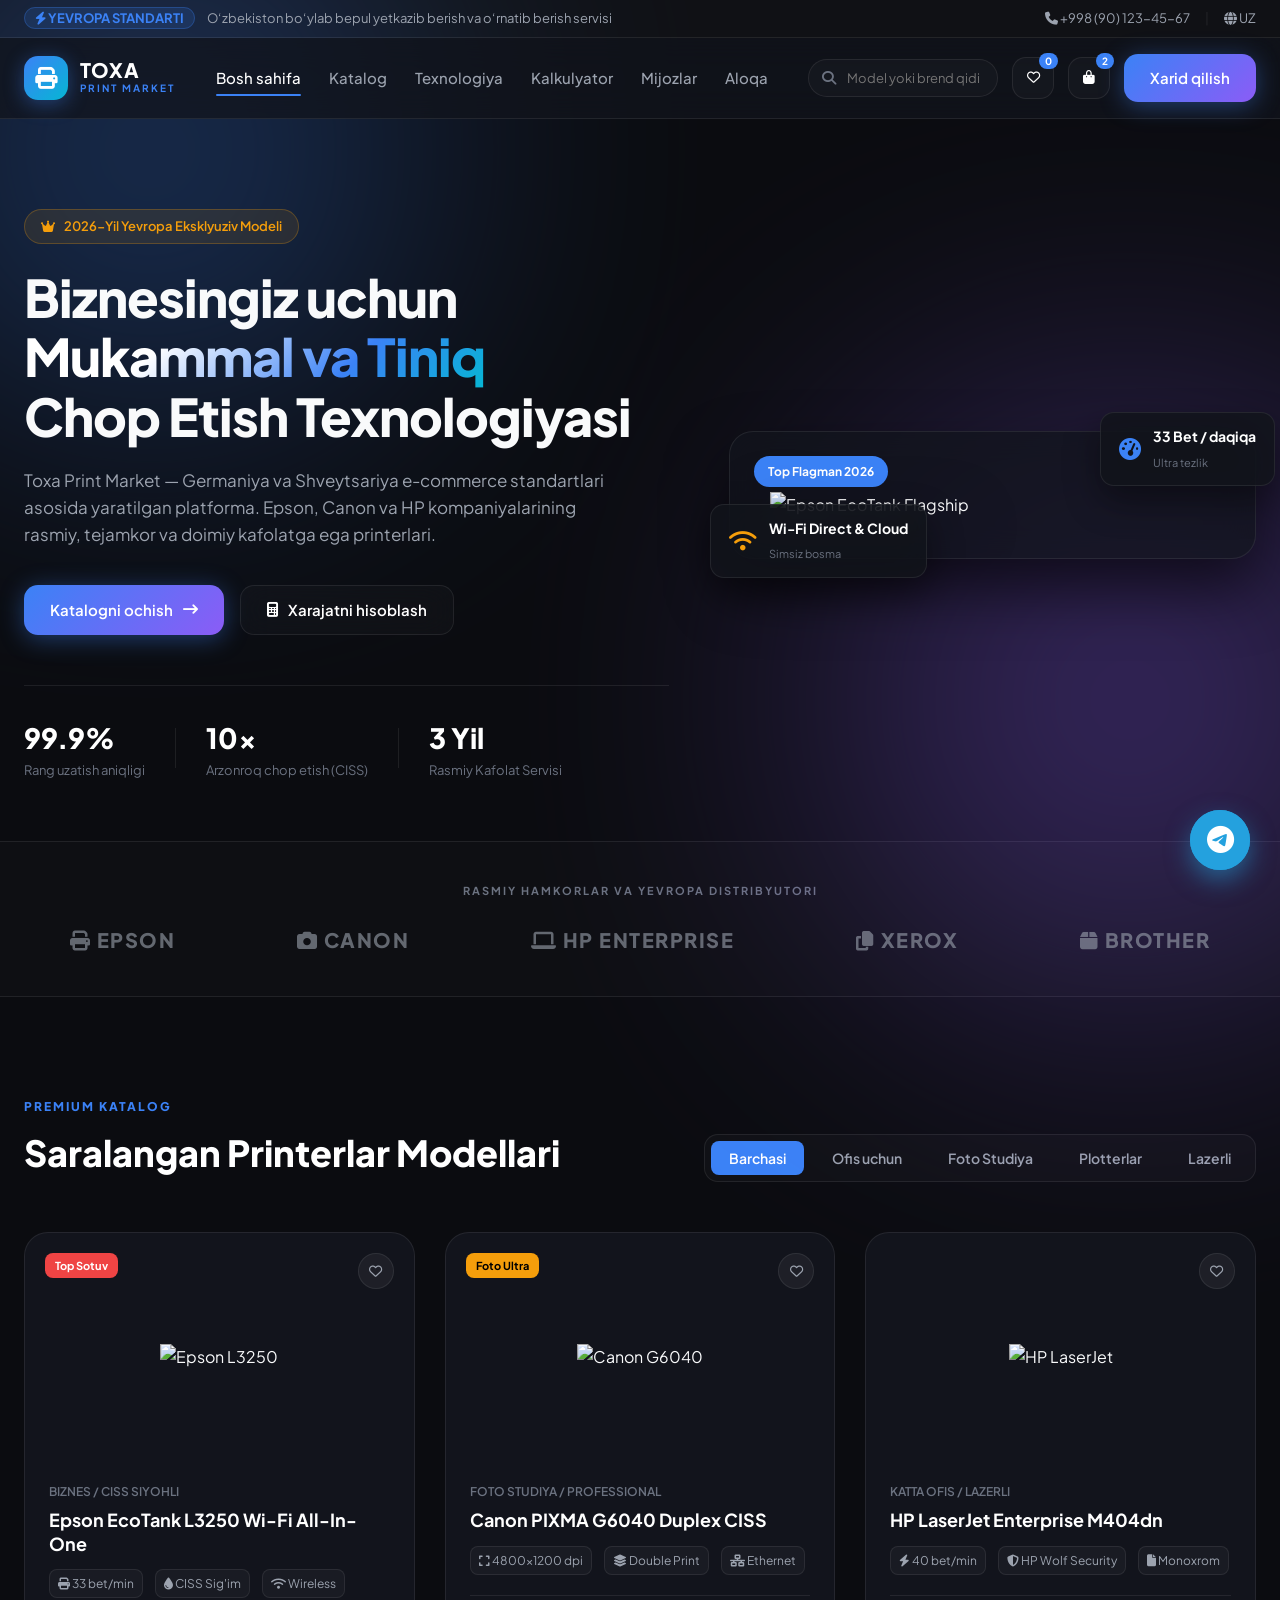
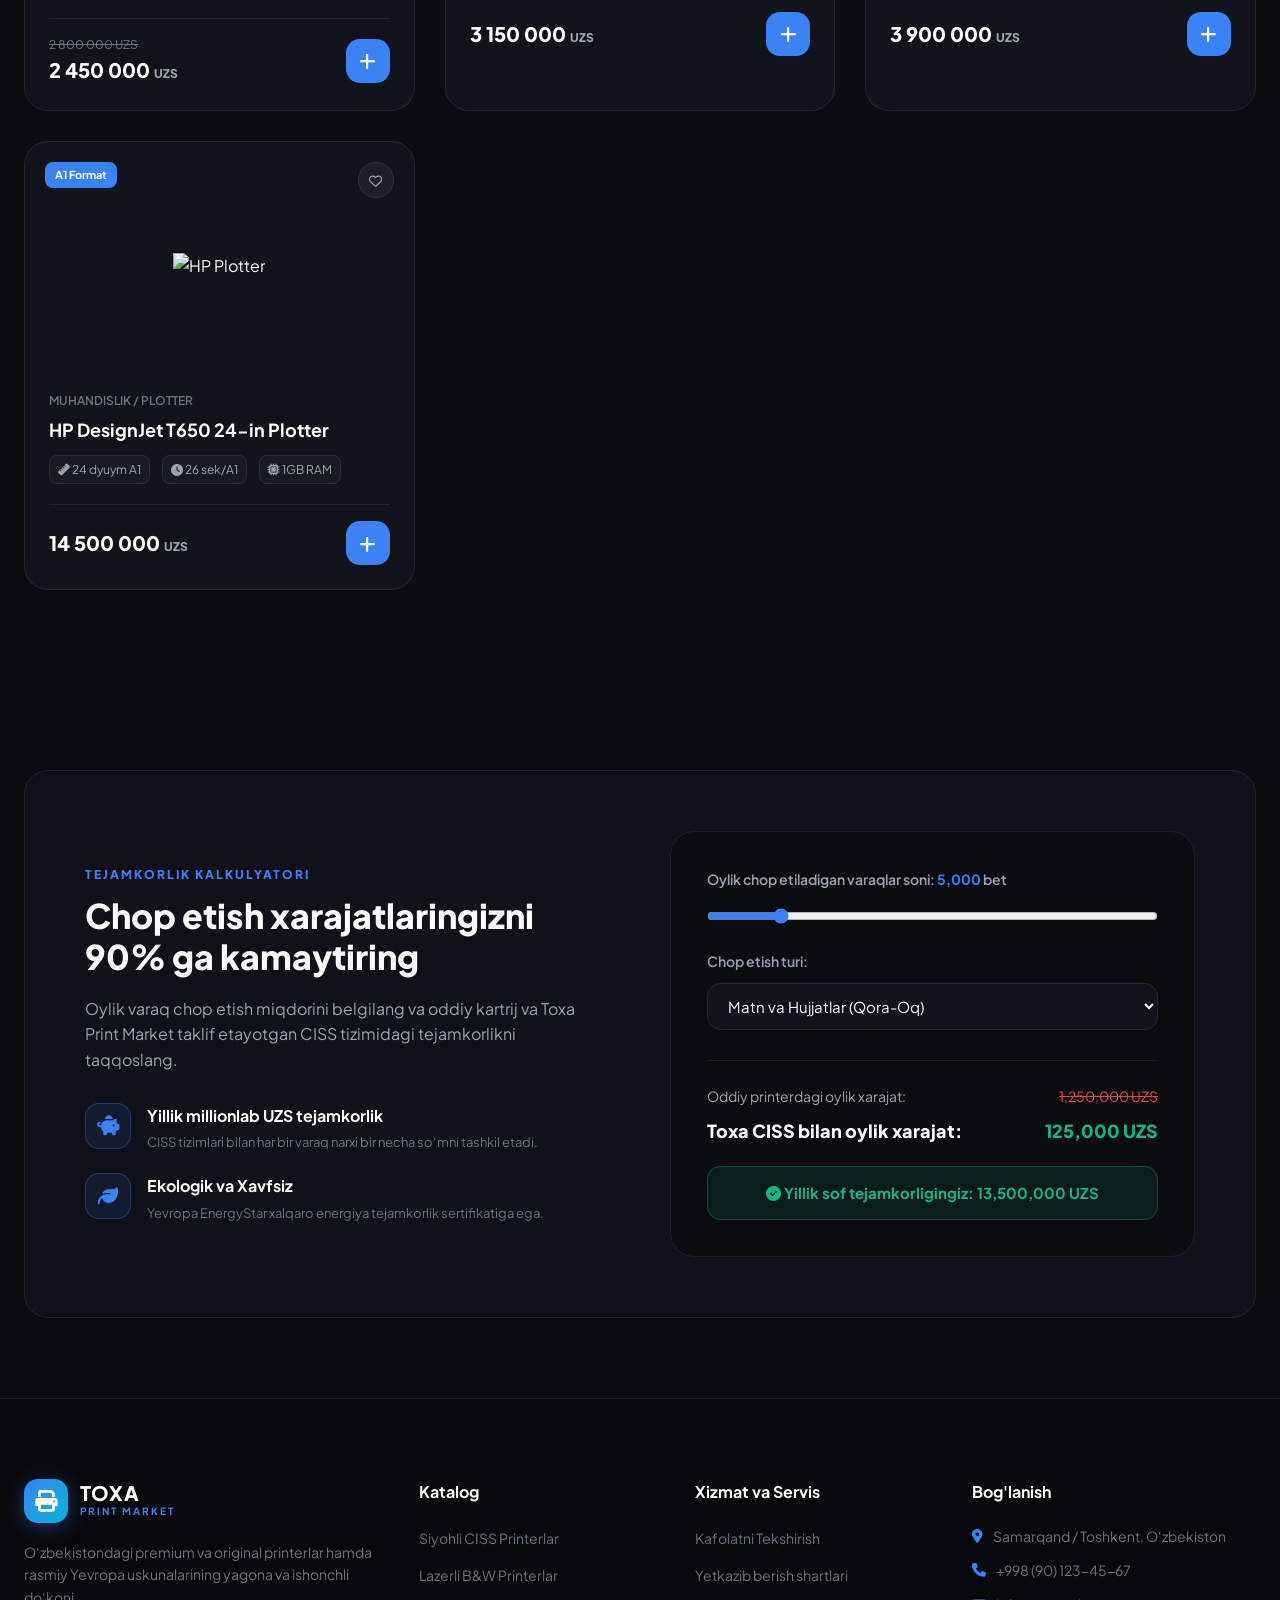
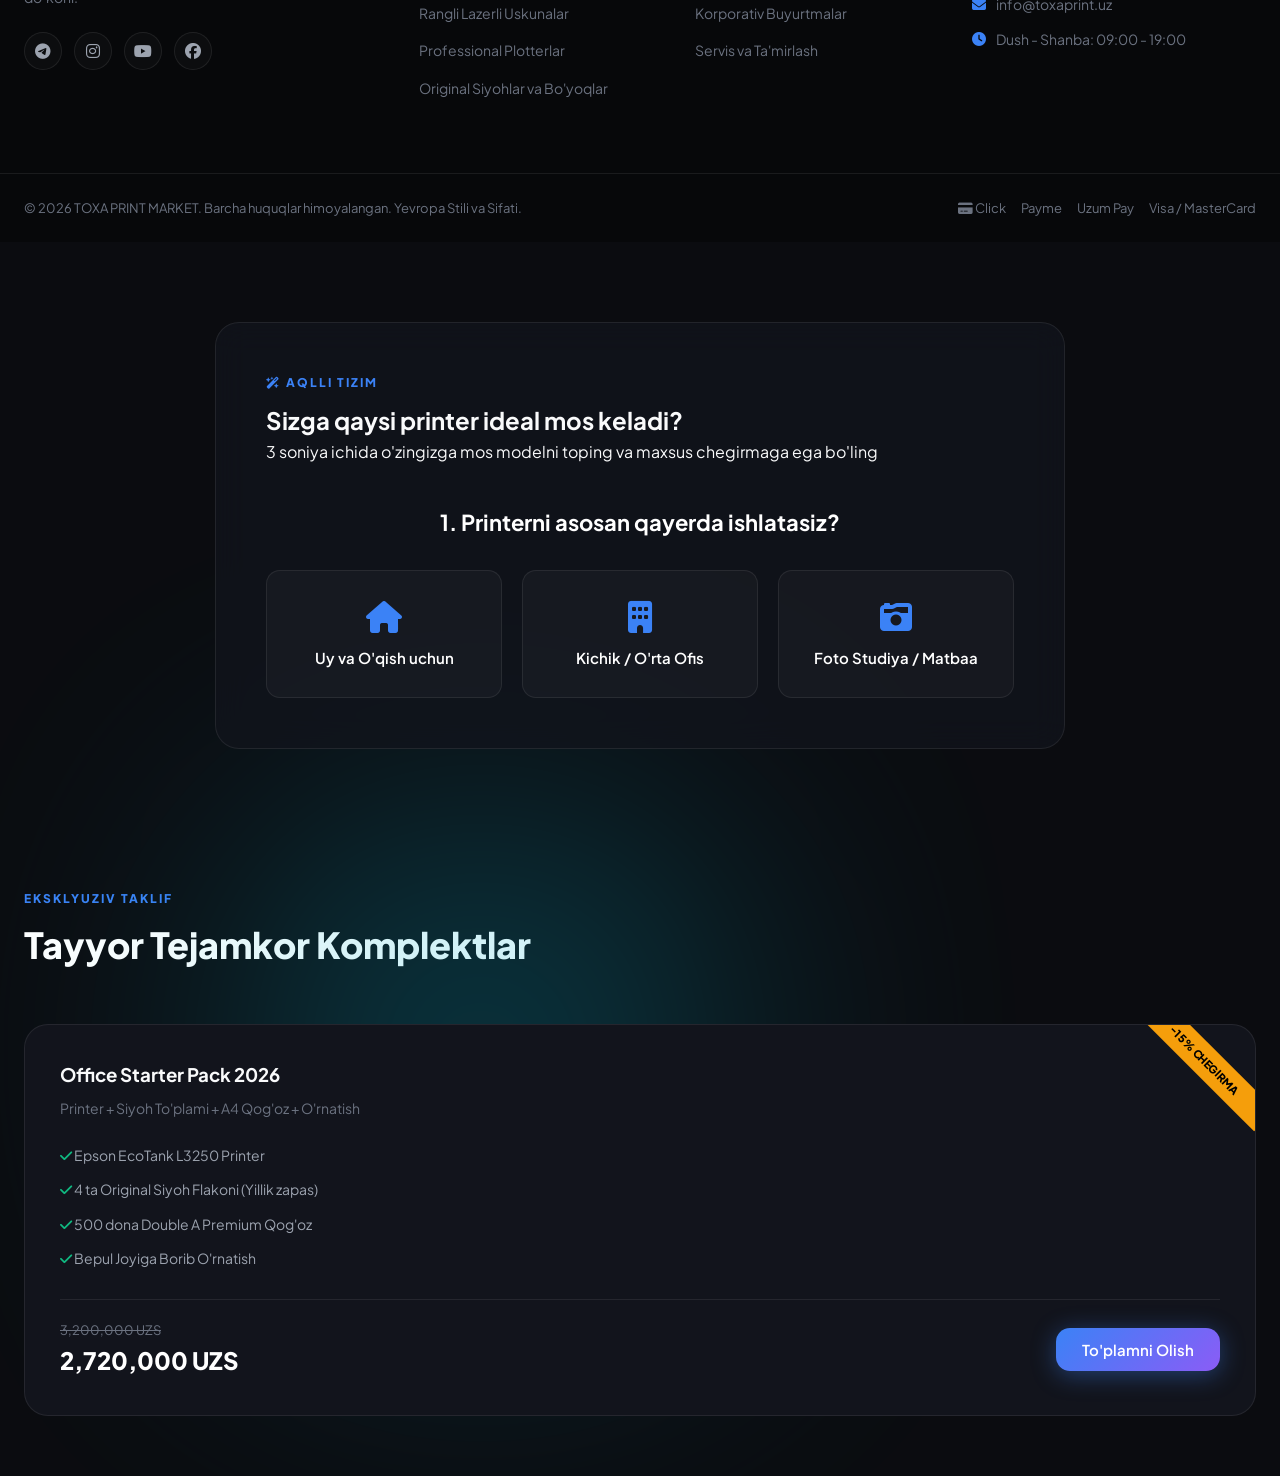
==== index.html @ 9ef5b4f5 "PRINTEXT website" ====
<!DOCTYPE html>
<html lang="uz">
<head>
    <meta charset="UTF-8">
    <meta name="viewport" content="width=device-width, initial-scale=1.0">
    <title>TOXA PRINT MARKET — Premium Printerlar va Yevropa Texnologiyalari</title>
    <!-- Google Fonts -->
    <link rel="preconnect" href="https://fonts.googleapis.com">
    <link rel="preconnect" href="https://fonts.gstatic.com" crossorigin>
    <link href="https://fonts.googleapis.com/css2?family=Plus+Jakarta+Sans:wght@300;400;500;600;700;800&display=swap" rel="stylesheet">
    <!-- Font Awesome Pro Icons -->
    <link rel="stylesheet" href="https://cdnjs.cloudflare.com/ajax/libs/font-awesome/6.5.1/css/all.min.css">
    <!-- Custom Style -->
    <link rel="stylesheet" href="style.css">
</head>
<body>

    <!-- LIGHTING BACKGROUND ACCENTS -->
    <div class="glow-sphere glow-1"></div>
    <div class="glow-sphere glow-2"></div>
    <div class="glow-sphere glow-3"></div>

    <!-- TOP PROMO STRIP -->
    <div class="top-announcement">
        <div class="container top-flex">
            <div class="promo-info">
                <span class="pulse-badge"><i class="fa-solid fa-bolt"></i> YEVROPA STANDARTI</span>
                <span>O‘zbekiston bo‘ylab bepul yetkazib berish va o‘rnatib berish servisi</span>
            </div>
            <div class="promo-contact">
                <a href="tel:+998901234567"><i class="fa-solid fa-phone"></i> +998 (90) 123-45-67</a>
                <span class="sep">|</span>
                <span class="lang-selector"><i class="fa-solid fa-globe"></i> UZ</span>
            </div>
        </div>
    </div>

    <!-- MAIN NAVIGATION -->
    <header class="navbar" id="navbar">
        <div class="container nav-container">
            <a href="#" class="brand-logo">
                <div class="logo-box">
                    <i class="fa-solid fa-print"></i>
                </div>
                <div class="logo-text">
                    <span class="brand-name">TOXA</span>
                    <span class="brand-tag">PRINT MARKET</span>
                </div>
            </a>

            <nav class="nav-menu">
                <a href="#hero" class="nav-link active">Bosh sahifa</a>
                <a href="#catalog" class="nav-link">Katalog</a>
                <a href="#tech" class="nav-link">Texnologiya</a>
                <a href="#calculator" class="nav-link">Kalkulyator</a>
                <a href="#reviews" class="nav-link">Mijozlar</a>
                <a href="#contact" class="nav-link">Aloqa</a>
            </nav>

            <div class="nav-actions">
                <div class="search-box">
                    <i class="fa-solid fa-magnifying-glass search-icon"></i>
                    <input type="text" placeholder="Model yoki brend qidiruvi...">
                </div>

                <button class="action-btn" title="Saralanganlar">
                    <i class="fa-regular fa-heart"></i>
                    <span class="badge">0</span>
                </button>

                <button class="action-btn cart-trigger" title="Savatcha">
                    <i class="fa-solid fa-bag-shopping"></i>
                    <span class="badge cart-count">2</span>
                </button>

                <a href="#catalog" class="btn btn-primary-glow desktop-only">
                    <span>Xarid qilish</span>
                </a>
            </div>
        </div>
    </header>

    <!-- HERO SHOWCASE SECTION -->
    <section class="hero-section" id="hero">
        <div class="container hero-grid">
            <div class="hero-content">
                <div class="hero-status-tag">
                    <i class="fa-solid fa-crown text-gold"></i>
                    <span>2026-Yil Yevropa Eksklyuziv Modeli</span>
                </div>
                <h1 class="hero-headline">
                    Biznesingiz uchun <br>
                    <span class="gradient-text">Mukammal va Tiniq</span> <br>
                    Chop Etish Texnologiyasi
                </h1>
                <p class="hero-description">
                    Toxa Print Market — Germaniya va Shveytsariya e-commerce standartlari asosida yaratilgan platforma. Epson, Canon va HP kompaniyalarining rasmiy, tejamkor va doimiy kafolatga ega printerlari.
                </p>

                <div class="hero-cta-group">
                    <a href="#catalog" class="btn btn-main-glow">
                        <span>Katalogni ochish</span>
                        <i class="fa-solid fa-arrow-right-long"></i>
                    </a>
                    <a href="#calculator" class="btn btn-glass">
                        <i class="fa-solid fa-calculator"></i>
                        <span>Xarajatni hisoblash</span>
                    </a>
                </div>

                <div class="hero-metrics">
                    <div class="metric-card">
                        <h3>99.9%</h3>
                        <p>Rang uzatish aniqligi</p>
                    </div>
                    <div class="metric-divider"></div>
                    <div class="metric-card">
                        <h3>10x</h3>
                        <p>Arzonroq chop etish (CISS)</p>
                    </div>
                    <div class="metric-divider"></div>
                    <div class="metric-card">
                        <h3>3 Yil</h3>
                        <p>Rasmiy Kafolat Servisi</p>
                    </div>
                </div>
            </div>

            <div class="hero-visual">
                <div class="visual-card-wrapper">
                    <div class="glass-card main-visual-card">
                        <span class="visual-badge">Top Flagman 2026</span>
                        <img src="https://images.unsplash.com/photo-1612815154858-60aa4c59eaa6?auto=format&fit=crop&q=80&w=900" alt="Epson EcoTank Flagship" class="printer-hero-img">
                        
                        <!-- Dynamic Floating Badges -->
                        <div class="float-badge float-top-right">
                            <i class="fa-solid fa-gauge-high icon-blue"></i>
                            <div>
                                <strong>33 Bet / daqiqa</strong>
                                <small>Ultra tezlik</small>
                            </div>
                        </div>

                        <div class="float-badge float-bottom-left">
                            <i class="fa-solid fa-wifi icon-gold"></i>
                            <div>
                                <strong>Wi-Fi Direct & Cloud</strong>
                                <small>Simsiz bosma</small>
                            </div>
                        </div>
                    </div>
                </div>
            </div>
        </div>
    </section>

    <!-- TRUST BRAND BAR -->
    <section class="brands-bar">
        <div class="container">
            <p class="brands-label">RASMIY HAMKORLAR VA YEVROPA DISTRIBYUTORI</p>
            <div class="brands-logos">
                <div class="brand-item"><i class="fa-solid fa-print"></i> EPSON</div>
                <div class="brand-item"><i class="fa-solid fa-camera"></i> CANON</div>
                <div class="brand-item"><i class="fa-solid fa-laptop"></i> HP ENTERPRISE</div>
                <div class="brand-item"><i class="fa-solid fa-copy"></i> XEROX</div>
                <div class="brand-item"><i class="fa-solid fa-box"></i> BROTHER</div>
            </div>
        </div>
    </section>

    <!-- E-COMMERCE CATALOG SECTION -->
    <section class="catalog-section" id="catalog">
        <div class="container">
            <div class="section-header">
                <div>
                    <span class="section-tag">PREMIUM KATALOG</span>
                    <h2 class="section-title">Saralangan Printerlar Modellari</h2>
                </div>
                
                <div class="catalog-filters">
                    <button class="filter-chip active">Barchasi</button>
                    <button class="filter-chip">Ofis uchun</button>
                    <button class="filter-chip">Foto Studiya</button>
                    <button class="filter-chip">Plotterlar</button>
                    <button class="filter-chip">Lazerli</button>
                </div>
            </div>

            <div class="product-grid">

                <!-- PRODUCT CARD 1 -->
                <div class="product-card">
                    <div class="card-top-tag tag-hot">Top Sotuv</div>
                    <button class="wishlist-btn"><i class="fa-regular fa-heart"></i></button>
                    <div class="product-image-box">
                        <img src="https://images.unsplash.com/photo-1612815154858-60aa4c59eaa6?auto=format&fit=crop&q=80&w=600" alt="Epson L3250">
                    </div>
                    <div class="product-details">
                        <span class="product-cat">Biznes / CISS Siyohli</span>
                        <h3 class="product-title">Epson EcoTank L3250 Wi-Fi All-In-One</h3>
                        <div class="product-features">
                            <span><i class="fa-solid fa-print"></i> 33 bet/min</span>
                            <span><i class="fa-solid fa-droplet"></i> CISS Sig'im</span>
                            <span><i class="fa-solid fa-wifi"></i> Wireless</span>
                        </div>
                        <div class="price-and-action">
                            <div class="price-block">
                                <span class="old-price">2 800 000 UZS</span>
                                <span class="main-price">2 450 000 <small>UZS</small></span>
                            </div>
                            <button class="add-cart-btn"><i class="fa-solid fa-plus"></i></button>
                        </div>
                    </div>
                </div>

                <!-- PRODUCT CARD 2 -->
                <div class="product-card">
                    <div class="card-top-tag tag-gold">Foto Ultra</div>
                    <button class="wishlist-btn"><i class="fa-regular fa-heart"></i></button>
                    <div class="product-image-box">
                        <img src="https://images.unsplash.com/photo-1612815154858-60aa4c59eaa6?auto=format&fit=crop&q=80&w=600" alt="Canon G6040">
                    </div>
                    <div class="product-details">
                        <span class="product-cat">Foto Studiya / Professional</span>
                        <h3 class="product-title">Canon PIXMA G6040 Duplex CISS</h3>
                        <div class="product-features">
                            <span><i class="fa-solid fa-expand"></i> 4800x1200 dpi</span>
                            <span><i class="fa-solid fa-layer-group"></i> Double Print</span>
                            <span><i class="fa-solid fa-network-wired"></i> Ethernet</span>
                        </div>
                        <div class="price-and-action">
                            <div class="price-block">
                                <span class="main-price">3 150 000 <small>UZS</small></span>
                            </div>
                            <button class="add-cart-btn"><i class="fa-solid fa-plus"></i></button>
                        </div>
                    </div>
                </div>

                <!-- PRODUCT CARD 3 -->
                <div class="product-card">
                    <button class="wishlist-btn"><i class="fa-regular fa-heart"></i></button>
                    <div class="product-image-box">
                        <img src="https://images.unsplash.com/photo-1612815154858-60aa4c59eaa6?auto=format&fit=crop&q=80&w=600" alt="HP LaserJet">
                    </div>
                    <div class="product-details">
                        <span class="product-cat">Katta Ofis / Lazerli</span>
                        <h3 class="product-title">HP LaserJet Enterprise M404dn</h3>
                        <div class="product-features">
                            <span><i class="fa-solid fa-bolt"></i> 40 bet/min</span>
                            <span><i class="fa-solid fa-shield-halved"></i> HP Wolf Security</span>
                            <span><i class="fa-solid fa-file"></i> Monoxrom</span>
                        </div>
                        <div class="price-and-action">
                            <div class="price-block">
                                <span class="main-price">3 900 000 <small>UZS</small></span>
                            </div>
                            <button class="add-cart-btn"><i class="fa-solid fa-plus"></i></button>
                        </div>
                    </div>
                </div>

                <!-- PRODUCT CARD 4 -->
                <div class="product-card">
                    <div class="card-top-tag tag-blue">A1 Format</div>
                    <button class="wishlist-btn"><i class="fa-regular fa-heart"></i></button>
                    <div class="product-image-box">
                        <img src="https://images.unsplash.com/photo-1612815154858-60aa4c59eaa6?auto=format&fit=crop&q=80&w=600" alt="HP Plotter">
                    </div>
                    <div class="product-details">
                        <span class="product-cat">Muhandislik / Plotter</span>
                        <h3 class="product-title">HP DesignJet T650 24-in Plotter</h3>
                        <div class="product-features">
                            <span><i class="fa-solid fa-ruler"></i> 24 dyuym A1</span>
                            <span><i class="fa-solid fa-clock"></i> 26 sek/A1</span>
                            <span><i class="fa-solid fa-microchip"></i> 1GB RAM</span>
                        </div>
                        <div class="price-and-action">
                            <div class="price-block">
                                <span class="main-price">14 500 000 <small>UZS</small></span>
                            </div>
                            <button class="add-cart-btn"><i class="fa-solid fa-plus"></i></button>
                        </div>
                    </div>
                </div>

            </div>
        </div>
    </section>

    <!-- INTERACTIVE PRINT COST CALCULATOR -->
    <section class="calculator-section" id="calculator">
        <div class="container">
            <div class="calc-wrapper glass-panel">
                <div class="calc-info">
                    <span class="section-tag">TEJAMKORLIK KALKULYATORI</span>
                    <h2>Chop etish xarajatlaringizni 90% ga kamaytiring</h2>
                    <p>Oylik varaq chop etish miqdorini belgilang va oddiy kartrij va Toxa Print Market taklif etayotgan CISS tizimidagi tejamkorlikni taqqoslang.</p>
                    
                    <div class="calc-highlights">
                        <div class="ch-item">
                            <div class="ch-icon"><i class="fa-solid fa-piggy-bank"></i></div>
                            <div>
                                <h4>Yillik millionlab UZS tejamkorlik</h4>
                                <p>CISS tizimlari bilan har bir varaq narxi bir necha so‘mni tashkil etadi.</p>
                            </div>
                        </div>
                        <div class="ch-item">
                            <div class="ch-icon"><i class="fa-solid fa-leaf"></i></div>
                            <div>
                                <h4>Ekologik va Xavfsiz</h4>
                                <p>Yevropa EnergyStar xalqaro energiya tejamkorlik sertifikatiga ega.</p>
                            </div>
                        </div>
                    </div>
                </div>

                <div class="calc-interactive-box">
                    <div class="form-group">
                        <label>Oylik chop etiladigan varaqlar soni: <strong id="sliderValue">5,000</strong> bet</label>
                        <input type="range" id="pageSlider" min="500" max="30000" step="500" value="5000" class="custom-slider">
                    </div>

                    <div class="form-group">
                        <label>Chop etish turi:</label>
                        <select id="printTypeSelect" class="custom-select">
                            <option value="bw">Matn va Hujjatlar (Qora-Oq)</option>
                            <option value="color">Rangli Grafika va Hujjatlar</option>
                            <option value="photo">Yuqori Sifatli Fotosuratlar</option>
                        </select>
                    </div>

                    <div class="results-box">
                        <div class="res-row">
                            <span>Oddiy printerdagi oylik xarajat:</span>
                            <span id="oldCostText" class="res-old">1,250,000 UZS</span>
                        </div>
                        <div class="res-row res-main">
                            <span>Toxa CISS bilan oylik xarajat:</span>
                            <span id="newCostText" class="res-new">125,000 UZS</span>
                        </div>
                        <div class="savings-banner">
                            <i class="fa-solid fa-circle-check"></i>
                            Yillik sof tejamkorligingiz: <strong id="savingsText">13,500,000 UZS</strong>
                        </div>
                    </div>
                </div>
            </div>
        </div>
    </section>

    <!-- FOOTER -->
    <footer class="main-footer" id="contact">
        <div class="container footer-top">
            <div class="footer-col brand-info">
                <a href="#" class="brand-logo">
                    <div class="logo-box">
                        <i class="fa-solid fa-print"></i>
                    </div>
                    <div class="logo-text">
                        <span class="brand-name">TOXA</span>
                        <span class="brand-tag">PRINT MARKET</span>
                    </div>
                </a>
                <p>O‘zbekistondagi premium va original printerlar hamda rasmiy Yevropa uskunalarining yagona va ishonchli do‘koni.</p>
                <div class="social-links">
                    <a href="#"><i class="fa-brands fa-telegram"></i></a>
                    <a href="#"><i class="fa-brands fa-instagram"></i></a>
                    <a href="#"><i class="fa-brands fa-youtube"></i></a>
                    <a href="#"><i class="fa-brands fa-facebook"></i></a>
                </div>
            </div>

            <div class="footer-col">
                <h4>Katalog</h4>
                <ul>
                    <li><a href="#">Siyohli CISS Printerlar</a></li>
                    <li><a href="#">Lazerli B&W Printerlar</a></li>
                    <li><a href="#">Rangli Lazerli Uskunalar</a></li>
                    <li><a href="#">Professional Plotterlar</a></li>
                    <li><a href="#">Original Siyohlar va Bo'yoqlar</a></li>
                </ul>
            </div>

            <div class="footer-col">
                <h4>Xizmat va Servis</h4>
                <ul>
                    <li><a href="#">Kafolatni Tekshirish</a></li>
                    <li><a href="#">Yetkazib berish shartlari</a></li>
                    <li><a href="#">Korporativ Buyurtmalar</a></li>
                    <li><a href="#">Servis va Ta'mirlash</a></li>
                </ul>
            </div>

            <div class="footer-col">
                <h4>Bog'lanish</h4>
                <div class="contact-details">
                    <p><i class="fa-solid fa-location-dot"></i> Samarqand / Toshkent, O‘zbekiston</p>
                    <p><i class="fa-solid fa-phone"></i> +998 (90) 123-45-67</p>
                    <p><i class="fa-solid fa-envelope"></i> info@toxaprint.uz</p>
                    <p><i class="fa-solid fa-clock"></i> Dush - Shanba: 09:00 - 19:00</p>
                </div>
            </div>
        </div>

        <div class="footer-bottom">
            <div class="container bottom-flex">
                <p>&copy; 2026 TOXA PRINT MARKET. Barcha huquqlar himoyalangan. Yevropa Stili va Sifati.</p>
                <div class="payment-badges">
                    <span><i class="fa-solid fa-credit-card"></i> Click</span>
                    <span>Payme</span>
                    <span>Uzum Pay</span>
                    <span>Visa / MasterCard</span>
                </div>
            </div>
        </div>
    </footer>

    <!-- INTERACTIVE JAVASCRIPT LOGIC -->
    <script>
        // Kalkulyator Mantiqiy Kodingi
        const pageSlider = document.getElementById('pageSlider');
        const sliderValue = document.getElementById('sliderValue');
        const printTypeSelect = document.getElementById('printTypeSelect');
        const oldCostText = document.getElementById('oldCostText');
        const newCostText = document.getElementById('newCostText');
        const savingsText = document.getElementById('savingsText');

        function updateCalculator() {
            const pages = parseInt(pageSlider.value);
            sliderValue.innerText = pages.toLocaleString();

            let oldRate = 250; // Har bir varaq uchun oddiy narx
            let newRate = 25;  // CISS tizimidagi tejamkor narx

            if (printTypeSelect.value === 'color') {
                oldRate = 800;
                newRate = 80;
            } else if (printTypeSelect.value === 'photo') {
                oldRate = 2500;
                newRate = 320;
            }

            const oldMonthly = pages * oldRate;
            const newMonthly = pages * newRate;
            const annualSavings = (oldMonthly - newMonthly) * 12;

            oldCostText.innerText = oldMonthly.toLocaleString() + ' UZS';
            newCostText.innerText = newMonthly.toLocaleString() + ' UZS';
            savingsText.innerText = annualSavings.toLocaleString() + ' UZS';
        }

        pageSlider.addEventListener('input', updateCalculator);
        printTypeSelect.addEventListener('change', updateCalculator);
        updateCalculator();
    </script>
</body>
</html>
<!-- ==========================================================================
     NEW PREMIUM MODULES (QUIZ, BUNDLES, MODALS & FLOATING ACTIONS)
     ========================================================================== -->

<!-- 1. SMART PRINTER FINDER QUIZ SECTION -->
<section class="quiz-section" id="quiz-finder">
    <div class="container">
        <div class="quiz-card glass-panel">
            <div class="quiz-header text-center">
                <span class="section-tag"><i class="fa-solid fa-wand-magic-sparkles"></i> AQLLI TIZIM</span>
                <h2>Sizga qaysi printer ideal mos keladi?</h2>
                <p>3 soniya ichida o'zingizga mos modelni toping va maxsus chegirmaga ega bo'ling</p>
            </div>

            <div class="quiz-body" id="quizBody">
                <!-- Question 1 -->
                <div class="quiz-step active" data-step="1">
                    <h3>1. Printerni asosan qayerda ishlatasiz?</h3>
                    <div class="quiz-options">
                        <button class="quiz-opt" onclick="selectQuizOpt(1, 'home')">
                            <i class="fa-solid fa-house"></i>
                            <span>Uy va O'qish uchun</span>
                        </button>
                        <button class="quiz-opt" onclick="selectQuizOpt(1, 'office')">
                            <i class="fa-solid fa-building"></i>
                            <span>Kichik / O'rta Ofis</span>
                        </button>
                        <button class="quiz-opt" onclick="selectQuizOpt(1, 'studio')">
                            <i class="fa-solid fa-camera-retro"></i>
                            <span>Foto Studiya / Matbaa</span>
                        </button>
                    </div>
                </div>

                <!-- Question 2 -->
                <div class="quiz-step" data-step="2">
                    <h3>2. Oylik taxminiy chop etish hajmingiz necha bet?</h3>
                    <div class="quiz-options">
                        <button class="quiz-opt" onclick="selectQuizOpt(2, 'low')">
                            <i class="fa-solid fa-file"></i>
                            <span>500 betgacha</span>
                        </button>
                        <button class="quiz-opt" onclick="selectQuizOpt(2, 'mid')">
                            <i class="fa-solid fa-files"></i>
                            <span>500 - 3,000 bet</span>
                        </button>
                        <button class="quiz-opt" onclick="selectQuizOpt(2, 'high')">
                            <i class="fa-solid fa-boxes-stacked"></i>
                            <span>3,000 betdan ortiq</span>
                        </button>
                    </div>
                </div>

                <!-- Result Screen -->
                <div class="quiz-result" id="quizResult" style="display: none;">
                    <div class="result-badge"><i class="fa-solid fa-check-double"></i> AYNAN SIZ UCHUN TAVSIYA</div>
                    <div class="recommended-card-inner" id="recommendationOutput">
                        <!-- Dynamic Result via JS -->
                    </div>
                </div>
            </div>
        </div>
    </div>
</section>

<!-- 2. BUNDLE & SAVE (TAYYOR KOMPLEKTLAR) -->
<section class="bundles-section">
    <div class="container">
        <div class="section-header">
            <div>
                <span class="section-tag">EKSKLYUZIV TAKLIF</span>
                <h2 class="section-title">Tayyor Tejamkor Komplektlar</h2>
            </div>
        </div>

        <div class="bundle-grid">
            <div class="bundle-card">
                <div class="bundle-ribbon">-15% CHEGIRMA</div>
                <h3>Office Starter Pack 2026</h3>
                <p class="bundle-sub">Printer + Siyoh To'plami + A4 Qog'oz + O'rnatish</p>
                <div class="bundle-includes">
                    <span><i class="fa-solid fa-check text-green"></i> Epson EcoTank L3250 Printer</span>
                    <span><i class="fa-solid fa-check text-green"></i> 4 ta Original Siyoh Flakoni (Yillik zapas)</span>
                    <span><i class="fa-solid fa-check text-green"></i> 500 dona Double A Premium Qog'oz</span>
                    <span><i class="fa-solid fa-check text-green"></i> Bepul Joyiga Borib O'rnatish</span>
                </div>
                <div class="bundle-price-row">
                    <div>
                        <span class="old-p">3,200,000 UZS</span>
                        <span class="new-p">2,720,000 <span>UZS</span></span>
                    </div>
                    <button class="btn btn-primary-glow" onclick="openQuickCheckout('Office Starter Pack 2026', '2,720,000 UZS')">To'plamni Olish</button>
                </div>
            </div>
        </div>
    </div>
</section>

<!-- FLOATING LIVE CONTACT WIDGET -->
<div class="floating-widget">
    <a href="https://t.me" target="_blank" class="widget-btn telegram-btn" title="Telegramda Bog'lanish">
        <i class="fa-brands fa-telegram"></i>
        <span class="pulse-ring"></span>
    </a>
</div>

<!-- MODAL 1: QUICK CHECKOUT (1-CLICK ORDER) -->
<div class="modal-overlay" id="checkoutModal">
    <div class="modal-container glass-panel">
        <button class="close-modal-btn" onclick="closeModal('checkoutModal')">&times;</button>
        <div class="modal-header text-center">
            <i class="fa-solid fa-bolt modal-icon"></i>
            <h3 id="checkoutItemName">1-Bosishda Tezkor Buyurtma</h3>
            <p>Ma'lumotlaringizni qoldiring, operatorimiz 5 daqiqada aloqaga chiqadi</p>
        </div>
        <form class="checkout-form" onsubmit="submitQuickOrder(event)">
            <div class="form-input-group">
                <label>Ismingiz</label>
                <input type="text" placeholder="Masalan: Sardor" required>
            </div>
            <div class="form-input-group">
                <label>Telefon Raqamingiz</label>
                <input type="tel" placeholder="+998 (90) 123-45-67" required>
            </div>
            <div class="price-summary">
                <span>Jami to'lov:</span>
                <strong id="checkoutItemPrice">0 UZS</strong>
            </div>
            <button type="submit" class="btn btn-main-glow w-100">Buyurtmani Tasdiqlash</button>
        </form>
    </div>
</div>

<!-- SCRIPTS FOR NEW FEATURES -->
<script>
    // Quiz System Logic
    let quizAnswers = {};

    function selectQuizOpt(step, val) {
        quizAnswers[step] = val;
        const currentStepEl = document.querySelector(`.quiz-step[data-step="${step}"]`);
        currentStepEl.classList.remove('active');

        if(step === 1) {
            document.querySelector(`.quiz-step[data-step="2"]`).classList.add('active');
        } else if(step === 2) {
            document.getElementById('quizResult').style.display = 'block';
            renderQuizResult();
        }
    }

    function renderQuizResult() {
        const output = document.getElementById('recommendationOutput');
        let title = "Epson EcoTank L3250 Wi-Fi";
        let desc = "Sizning ehtiyojingiz uchun eng tejamkor va ishonchli variant!";
        let price = "2,450,000 UZS";
        let img = "https://images.unsplash.com/photo-1612815154858-60aa4c59eaa6?auto=format&fit=crop&q=80&w=500";

        if(quizAnswers[1] === 'studio' || quizAnswers[2] === 'high') {
            title = "Canon PIXMA G6040 Duplex";
            desc = "Yuqori sifatli foto chop etish va katta hajm uchun professional variant.";
            price = "3,150,000 UZS";
        }

        output.innerHTML = `
            <div class="quiz-res-flex">
                <img src="${img}" alt="Recommended Printer">
                <div>
                    <h3>${title}</h3>
                    <p>${desc}</p>
                    <div class="q-price">${price}</div>
                    <button class="btn btn-primary-glow" onclick="openQuickCheckout('${title}', '${price}')">
                        <i class="fa-solid fa-bag-shopping"></i> Chegirma Bilan Olish
                    </button>
                </div>
            </div>
        `;
    }

    // Modal Control Logic
    function openQuickCheckout(name, price) {
        document.getElementById('checkoutItemName').innerText = name;
        document.getElementById('checkoutItemPrice').innerText = price;
        document.getElementById('checkoutModal').classList.add('open');
    }

    function closeModal(id) {
        document.getElementById(id).classList.remove('open');
    }

    function submitQuickOrder(e) {
        e.preventDefault();
        alert('Rahmat! Buyurtmangiz qabul qilindi. Operatorimiz siz bilan tez orada bog\'lanadi.');
        closeModal('checkoutModal');
    }
</script>
---- style.css ----
/* ==========================================================================
   TOXA PRINT MARKET — EUROPEAN LUXURY ULTRA MODERN CSS (2026 EDITION)
   ========================================================================== */

/* 1. GLOBAL VARIABLES & THEME DEFINITION */
:root {
    --bg-main: #0b0c10;
    --bg-surface: #12141c;
    --bg-card: rgba(255, 255, 255, 0.025);
    --bg-card-hover: rgba(255, 255, 255, 0.05);
    --border-color: rgba(255, 255, 255, 0.08);
    --border-glow: rgba(59, 130, 246, 0.3);
    
    --primary-blue: #3b82f6;
    --primary-cyan: #06b6d4;
    --accent-gold: #f59e0b;
    --accent-purple: #8b5cf6;
    
    --text-primary: #f9fafb;
    --text-secondary: #9ca3af;
    --text-muted: #6b7280;
    
    --glass-background: rgba(18, 20, 28, 0.75);
    --glass-blur: blur(16px);
    
    --radius-sm: 8px;
    --radius-md: 14px;
    --radius-lg: 24px;
    --radius-full: 9999px;
    
    --transition-fast: 0.2s cubic-bezier(0.4, 0, 0.2, 1);
    --transition-normal: 0.35s cubic-bezier(0.4, 0, 0.2, 1);
    --transition-bounce: 0.5s cubic-bezier(0.34, 1.56, 0.64, 1);
}

/* 2. BASE RESET & TYPOGRAPHY */
* {
    margin: 0;
    padding: 0;
    box-sizing: border-box;
    font-family: 'Plus Jakarta Sans', sans-serif;
    scroll-behavior: smooth;
}

body {
    background-color: var(--bg-main);
    color: var(--text-primary);
    line-height: 1.6;
    overflow-x: hidden;
    position: relative;
}

a {
    text-decoration: none;
    color: inherit;
}

ul {
    list-style: none;
}

/* CONTAINER */
.container {
    width: 100%;
    max-width: 1320px;
    margin: 0 auto;
    padding: 0 24px;
}

/* 3. NEON GLOW BACKGROUND ATMOSPHERE */
.glow-sphere {
    position: absolute;
    border-radius: 50%;
    filter: blur(140px);
    pointer-events: none;
    z-index: 0;
    opacity: 0.35;
}

.glow-1 {
    width: 500px;
    height: 500px;
    background: var(--primary-blue);
    top: -100px;
    left: -100px;
}

.glow-2 {
    width: 600px;
    height: 600px;
    background: var(--accent-purple);
    top: 400px;
    right: -150px;
}

.glow-3 {
    width: 450px;
    height: 450px;
    background: var(--primary-cyan);
    bottom: 200px;
    left: 20%;
}

/* 4. TOP ANNOUNCEMENT STRIP */
.top-announcement {
    background: rgba(255, 255, 255, 0.02);
    border-bottom: 1px solid var(--border-color);
    font-size: 13px;
    padding: 8px 0;
    color: var(--text-secondary);
    position: relative;
    z-index: 10;
}

.top-flex {
    display: flex;
    justify-content: space-between;
    align-items: center;
}

.pulse-badge {
    background: rgba(59, 130, 246, 0.15);
    color: var(--primary-blue);
    padding: 2px 10px;
    border-radius: var(--radius-full);
    font-weight: 700;
    margin-right: 10px;
    border: 1px solid rgba(59, 130, 246, 0.3);
}

.promo-contact {
    display: flex;
    align-items: center;
    gap: 15px;
}

.promo-contact .sep {
    color: var(--border-color);
}

/* 5. GLASS NAVBAR */
.navbar {
    position: sticky;
    top: 0;
    z-index: 1000;
    background: var(--glass-background);
    backdrop-filter: var(--glass-blur);
    border-bottom: 1px solid var(--border-color);
    padding: 16px 0;
    transition: var(--transition-fast);
}

.nav-container {
    display: flex;
    align-items: center;
    justify-content: space-between;
}

.brand-logo {
    display: flex;
    align-items: center;
    gap: 12px;
}

.logo-box {
    width: 44px;
    height: 44px;
    background: linear-gradient(135deg, var(--primary-blue), var(--primary-cyan));
    border-radius: var(--radius-md);
    display: flex;
    align-items: center;
    justify-content: center;
    font-size: 22px;
    color: #fff;
    box-shadow: 0 4px 20px rgba(59, 130, 246, 0.4);
}

.logo-text {
    display: flex;
    flex-direction: column;
}

.brand-name {
    font-size: 20px;
    font-weight: 800;
    letter-spacing: 1px;
    color: #fff;
    line-height: 1;
}

.brand-tag {
    font-size: 10px;
    font-weight: 700;
    letter-spacing: 2px;
    color: var(--primary-blue);
}

.nav-menu {
    display: flex;
    gap: 28px;
}

.nav-link {
    color: var(--text-secondary);
    font-weight: 500;
    font-size: 15px;
    transition: var(--transition-fast);
    position: relative;
}

.nav-link:hover, .nav-link.active {
    color: #fff;
}

.nav-link.active::after {
    content: '';
    position: absolute;
    bottom: -6px;
    left: 0;
    width: 100%;
    height: 2px;
    background: var(--primary-blue);
    border-radius: 2px;
}

.nav-actions {
    display: flex;
    align-items: center;
    gap: 14px;
}

/* SEARCH BOX */
.search-box {
    position: relative;
    display: flex;
    align-items: center;
}

.search-icon {
    position: absolute;
    left: 14px;
    color: var(--text-muted);
    font-size: 14px;
}

.search-box input {
    background: var(--bg-card);
    border: 1px solid var(--border-color);
    padding: 10px 16px 10px 38px;
    border-radius: var(--radius-full);
    color: #fff;
    font-size: 13px;
    width: 190px;
    transition: var(--transition-normal);
}

.search-box input:focus {
    outline: none;
    width: 240px;
    border-color: var(--primary-blue);
    box-shadow: 0 0 15px rgba(59, 130, 246, 0.2);
}

/* ACTION BUTTONS */
.action-btn {
    width: 42px;
    height: 42px;
    background: var(--bg-card);
    border: 1px solid var(--border-color);
    border-radius: var(--radius-md);
    color: #fff;
    display: flex;
    align-items: center;
    justify-content: center;
    cursor: pointer;
    position: relative;
    transition: var(--transition-fast);
}

.action-btn:hover {
    background: var(--bg-card-hover);
    border-color: rgba(255, 255, 255, 0.2);
    transform: translateY(-2px);
}

.action-btn .badge {
    position: absolute;
    top: -5px;
    right: -5px;
    background: var(--primary-blue);
    color: #fff;
    font-size: 10px;
    font-weight: 700;
    padding: 2px 6px;
    border-radius: var(--radius-full);
}

/* BUTTONS */
.btn {
    display: inline-flex;
    align-items: center;
    justify-content: center;
    gap: 10px;
    padding: 12px 26px;
    border-radius: var(--radius-md);
    font-weight: 600;
    font-size: 15px;
    cursor: pointer;
    transition: var(--transition-normal);
    border: none;
}

.btn-primary-glow, .btn-main-glow {
    background: linear-gradient(135deg, var(--primary-blue), var(--accent-purple));
    color: #fff;
    box-shadow: 0 4px 25px rgba(59, 130, 246, 0.4);
}

.btn-primary-glow:hover, .btn-main-glow:hover {
    transform: translateY(-3px);
    box-shadow: 0 8px 35px rgba(59, 130, 246, 0.6);
}

.btn-glass {
    background: var(--bg-card);
    color: #fff;
    border: 1px solid var(--border-color);
    backdrop-filter: var(--glass-blur);
}

.btn-glass:hover {
    background: rgba(255, 255, 255, 0.08);
    border-color: rgba(255, 255, 255, 0.2);
    transform: translateY(-3px);
}

/* 6. HERO SECTION */
.hero-section {
    padding: 90px 0 60px;
    position: relative;
    z-index: 1;
}

.hero-grid {
    display: grid;
    grid-template-columns: 1.1fr 0.9fr;
    gap: 60px;
    align-items: center;
}

.hero-status-tag {
    display: inline-flex;
    align-items: center;
    gap: 8px;
    background: rgba(245, 158, 11, 0.1);
    border: 1px solid rgba(245, 158, 11, 0.25);
    padding: 6px 16px;
    border-radius: var(--radius-full);
    font-size: 13px;
    font-weight: 600;
    color: var(--accent-gold);
    margin-bottom: 24px;
}

.text-gold { color: var(--accent-gold); }

.hero-headline {
    font-size: 52px;
    font-weight: 800;
    line-height: 1.15;
    letter-spacing: -1px;
    margin-bottom: 20px;
}

.gradient-text {
    background: linear-gradient(135deg, #fff 30%, var(--primary-blue) 70%, var(--primary-cyan) 100%);
    -webkit-background-clip: text;
    -webkit-text-fill-color: transparent;
}

.hero-description {
    font-size: 17px;
    color: var(--text-secondary);
    margin-bottom: 36px;
    max-width: 580px;
}

.hero-cta-group {
    display: flex;
    gap: 16px;
    margin-bottom: 50px;
}

.hero-metrics {
    display: flex;
    align-items: center;
    gap: 30px;
    padding-top: 30px;
    border-top: 1px solid var(--border-color);
}

.metric-card h3 {
    font-size: 28px;
    font-weight: 800;
    color: #fff;
}

.metric-card p {
    font-size: 13px;
    color: var(--text-muted);
}

.metric-divider {
    width: 1px;
    height: 40px;
    background: var(--border-color);
}

/* HERO VISUAL CARD */
.hero-visual {
    position: relative;
}

.visual-card-wrapper {
    position: relative;
    perspective: 1000px;
}

.main-visual-card {
    background: var(--glass-background);
    border: 1px solid var(--border-color);
    border-radius: var(--radius-lg);
    padding: 40px;
    position: relative;
    backdrop-filter: var(--glass-blur);
    box-shadow: 0 30px 60px rgba(0, 0, 0, 0.6);
    transition: var(--transition-normal);
}

.main-visual-card:hover {
    border-color: var(--border-glow);
    transform: translateY(-5px);
}

.visual-badge {
    position: absolute;
    top: 24px;
    left: 24px;
    background: var(--primary-blue);
    color: #fff;
    font-size: 12px;
    font-weight: 700;
    padding: 6px 14px;
    border-radius: var(--radius-full);
}

.printer-hero-img {
    width: 100%;
    height: auto;
    object-fit: contain;
    filter: drop-shadow(0 20px 30px rgba(0, 0, 0, 0.7));
    margin-top: 20px;
    transition: var(--transition-bounce);
}

.main-visual-card:hover .printer-hero-img {
    transform: scale(1.05) rotate(-2deg);
}

/* FLOATING BADGES */
.float-badge {
    position: absolute;
    background: rgba(18, 20, 28, 0.85);
    border: 1px solid var(--border-color);
    padding: 12px 18px;
    border-radius: var(--radius-md);
    display: flex;
    align-items: center;
    gap: 12px;
    backdrop-filter: var(--glass-blur);
    box-shadow: 0 15px 35px rgba(0, 0, 0, 0.4);
}

.float-top-right {
    top: -20px;
    right: -20px;
}

.float-bottom-left {
    bottom: -20px;
    left: -20px;
}

.float-badge i {
    font-size: 22px;
}

.icon-blue { color: var(--primary-blue); }
.icon-gold { color: var(--accent-gold); }

.float-badge strong {
    display: block;
    font-size: 14px;
    color: #fff;
}

.float-badge small {
    color: var(--text-muted);
    font-size: 11px;
}

/* 7. BRANDS BAR */
.brands-bar {
    padding: 40px 0;
    border-top: 1px solid var(--border-color);
    border-bottom: 1px solid var(--border-color);
    background: rgba(255, 255, 255, 0.01);
}

.brands-label {
    text-align: center;
    font-size: 11px;
    font-weight: 700;
    letter-spacing: 2px;
    color: var(--text-muted);
    margin-bottom: 24px;
}

.brands-logos {
    display: flex;
    justify-content: space-around;
    align-items: center;
    flex-wrap: wrap;
    gap: 30px;
}

.brand-item {
    font-size: 20px;
    font-weight: 800;
    color: var(--text-secondary);
    letter-spacing: 1.5px;
    opacity: 0.6;
    transition: var(--transition-fast);
}

.brand-item:hover {
    opacity: 1;
    color: #fff;
}

/* 8. CATALOG SECTION */
.catalog-section {
    padding: 100px 0;
}

.section-header {
    display: flex;
    justify-content: space-between;
    align-items: flex-end;
    margin-bottom: 50px;
}

.section-tag {
    font-size: 12px;
    font-weight: 800;
    letter-spacing: 2px;
    color: var(--primary-blue);
    display: block;
    margin-bottom: 8px;
}

.section-title {
    font-size: 36px;
    font-weight: 800;
    color: #fff;
}

.catalog-filters {
    display: flex;
    gap: 10px;
    background: var(--bg-card);
    padding: 6px;
    border-radius: var(--radius-md);
    border: 1px solid var(--border-color);
}

.filter-chip {
    background: transparent;
    border: none;
    color: var(--text-secondary);
    padding: 8px 18px;
    border-radius: var(--radius-sm);
    font-weight: 600;
    font-size: 14px;
    cursor: pointer;
    transition: var(--transition-fast);
}

.filter-chip.active, .filter-chip:hover {
    background: var(--primary-blue);
    color: #fff;
}

/* PRODUCT GRID & CARDS */
.product-grid {
    display: grid;
    grid-template-columns: repeat(auto-fill, minmax(290px, 1fr));
    gap: 30px;
}

.product-card {
    background: var(--bg-surface);
    border: 1px solid var(--border-color);
    border-radius: var(--radius-lg);
    padding: 24px;
    position: relative;
    transition: var(--transition-normal);
    display: flex;
    flex-direction: column;
}

.product-card:hover {
    transform: translateY(-8px);
    border-color: var(--border-glow);
    box-shadow: 0 20px 40px rgba(0, 0, 0, 0.5);
}

.card-top-tag {
    position: absolute;
    top: 20px;
    left: 20px;
    font-size: 11px;
    font-weight: 700;
    padding: 4px 10px;
    border-radius: var(--radius-sm);
    z-index: 2;
}

.tag-hot { background: #ef4444; color: #fff; }
.tag-gold { background: var(--accent-gold); color: #000; }
.tag-blue { background: var(--primary-blue); color: #fff; }

.wishlist-btn {
    position: absolute;
    top: 20px;
    right: 20px;
    background: rgba(255, 255, 255, 0.05);
    border: 1px solid var(--border-color);
    width: 36px;
    height: 36px;
    border-radius: 50%;
    color: var(--text-secondary);
    cursor: pointer;
    transition: var(--transition-fast);
    z-index: 2;
}

.wishlist-btn:hover {
    color: #ef4444;
    background: rgba(239, 68, 68, 0.1);
}

.product-image-box {
    width: 100%;
    height: 200px;
    display: flex;
    align-items: center;
    justify-content: center;
    margin-bottom: 20px;
    padding: 10px;
}

.product-image-box img {
    max-width: 100%;
    max-height: 100%;
    object-fit: contain;
    transition: var(--transition-normal);
}

.product-card:hover .product-image-box img {
    transform: scale(1.08);
}

.product-cat {
    font-size: 12px;
    color: var(--text-muted);
    font-weight: 600;
    text-transform: uppercase;
}

.product-title {
    font-size: 18px;
    font-weight: 700;
    color: #fff;
    margin: 6px 0 14px;
    line-height: 1.3;
}

.product-features {
    display: flex;
    flex-wrap: wrap;
    gap: 12px;
    font-size: 12px;
    color: var(--text-secondary);
    margin-bottom: 20px;
}

.product-features span {
    background: rgba(255, 255, 255, 0.03);
    padding: 4px 8px;
    border-radius: var(--radius-sm);
    border: 1px solid var(--border-color);
}

.price-and-action {
    margin-top: auto;
    display: flex;
    align-items: center;
    justify-content: space-between;
    padding-top: 16px;
    border-top: 1px solid var(--border-color);
}

.old-price {
    display: block;
    font-size: 12px;
    color: var(--text-muted);
    text-decoration: line-through;
}

.main-price {
    font-size: 20px;
    font-weight: 800;
    color: #fff;
}

.main-price small {
    font-size: 12px;
    color: var(--text-secondary);
}

.add-cart-btn {
    width: 44px;
    height: 44px;
    background: var(--primary-blue);
    color: #fff;
    border: none;
    border-radius: var(--radius-md);
    font-size: 18px;
    cursor: pointer;
    transition: var(--transition-fast);
}

.add-cart-btn:hover {
    background: var(--accent-purple);
    transform: scale(1.05);
}

/* 9. CALCULATOR SECTION */
.calculator-section {
    padding: 80px 0;
}

.glass-panel {
    background: var(--glass-background);
    border: 1px solid var(--border-color);
    border-radius: var(--radius-lg);
    padding: 60px;
    backdrop-filter: var(--glass-blur);
}

.calc-wrapper {
    display: grid;
    grid-template-columns: 1fr 1fr;
    gap: 60px;
    align-items: center;
}

.calc-info h2 {
    font-size: 34px;
    font-weight: 800;
    margin: 12px 0 18px;
    line-height: 1.2;
}

.calc-info p {
    color: var(--text-secondary);
    margin-bottom: 30px;
}

.calc-highlights {
    display: flex;
    flex-direction: column;
    gap: 20px;
}

.ch-item {
    display: flex;
    gap: 16px;
    align-items: flex-start;
}

.ch-icon {
    width: 46px;
    height: 46px;
    background: rgba(59, 130, 246, 0.1);
    border: 1px solid rgba(59, 130, 246, 0.3);
    border-radius: var(--radius-md);
    display: flex;
    align-items: center;
    justify-content: center;
    font-size: 20px;
    color: var(--primary-blue);
    flex-shrink: 0;
}

.ch-item h4 {
    color: #fff;
    font-size: 16px;
    margin-bottom: 4px;
}

.ch-item p {
    font-size: 13px;
    color: var(--text-muted);
    margin: 0;
}

/* CALCULATOR INPUTS */
.calc-interactive-box {
    background: rgba(0, 0, 0, 0.3);
    padding: 36px;
    border-radius: var(--radius-lg);
    border: 1px solid var(--border-color);
}

.form-group {
    margin-bottom: 24px;
}

.form-group label {
    display: block;
    color: var(--text-secondary);
    font-size: 14px;
    font-weight: 600;
    margin-bottom: 10px;
}

.form-group label strong {
    color: var(--primary-blue);
}

.custom-slider {
    width: 100%;
    height: 8px;
    border-radius: 4px;
    background: var(--border-color);
    outline: none;
    accent-color: var(--primary-blue);
    cursor: pointer;
}

.custom-select {
    width: 100%;
    padding: 12px 16px;
    background: var(--bg-surface);
    border: 1px solid var(--border-color);
    border-radius: var(--radius-md);
    color: #fff;
    font-size: 15px;
    outline: none;
}

.results-box {
    margin-top: 30px;
    padding-top: 24px;
    border-top: 1px solid var(--border-color);
}

.res-row {
    display: flex;
    justify-content: space-between;
    font-size: 14px;
    color: var(--text-secondary);
    margin-bottom: 10px;
}

.res-old {
    color: #ef4444;
    text-decoration: line-through;
}

.res-main {
    font-size: 18px;
    font-weight: 800;
    color: #fff;
}

.res-new {
    color: #10b981;
}

.savings-banner {
    margin-top: 20px;
    background: rgba(16, 185, 129, 0.1);
    border: 1px solid rgba(16, 185, 129, 0.3);
    color: #10b981;
    padding: 14px;
    border-radius: var(--radius-md);
    text-align: center;
    font-size: 15px;
    font-weight: 700;
}

/* 10. FOOTER SECTION */
.main-footer {
    background: #07080a;
    border-top: 1px solid var(--border-color);
    padding-top: 80px;
    position: relative;
    z-index: 2;
}

.footer-top {
    display: grid;
    grid-template-columns: 1.5fr 1fr 1fr 1.2fr;
    gap: 40px;
    padding-bottom: 60px;
}

.brand-info p {
    color: var(--text-muted);
    font-size: 14px;
    margin: 18px 0 24px;
}

.social-links {
    display: flex;
    gap: 12px;
}

.social-links a {
    width: 38px;
    height: 38px;
    background: var(--bg-card);
    border: 1px solid var(--border-color);
    border-radius: 50%;
    display: flex;
    align-items: center;
    justify-content: center;
    color: var(--text-secondary);
    transition: var(--transition-fast);
}

.social-links a:hover {
    background: var(--primary-blue);
    color: #fff;
}

.footer-col h4 {
    color: #fff;
    font-size: 16px;
    font-weight: 700;
    margin-bottom: 20px;
}

.footer-col ul li {
    margin-bottom: 12px;
}

.footer-col ul li a {
    color: var(--text-muted);
    font-size: 14px;
    transition: var(--transition-fast);
}

.footer-col ul li a:hover {
    color: #fff;
}

.contact-details p {
    color: var(--text-muted);
    font-size: 14px;
    margin-bottom: 12px;
    display: flex;
    align-items: center;
    gap: 10px;
}

.contact-details i {
    color: var(--primary-blue);
}

.footer-bottom {
    border-top: 1px solid var(--border-color);
    padding: 24px 0;
    font-size: 13px;
    color: var(--text-muted);
}

.bottom-flex {
    display: flex;
    justify-content: space-between;
    align-items: center;
}

.payment-badges {
    display: flex;
    gap: 15px;
}

/* RESPONSIVE BREAKPOINTS */
@media (max-width: 1024px) {
    .hero-grid {
        grid-template-columns: 1fr;
        text-align: center;
    }
    .hero-description {
        margin: 0 auto 36px;
    }
    .hero-cta-group {
        justify-content: center;
    }
    .hero-metrics {
        justify-content: center;
    }
    .calc-wrapper {
        grid-template-columns: 1fr;
    }
    .footer-top {
        grid-template-columns: 1fr 1fr;
    }
}

@media (max-width: 768px) {
    .nav-menu, .desktop-only {
        display: none;
    }
    .hero-headline {
        font-size: 38px;
    }
    .footer-top {
        grid-template-columns: 1fr;
    }
    .bottom-flex {
        flex-direction: column;
        gap: 15px;
        text-align: center;
    }
}
/* ==========================================================================
   NEW MODULES CSS (QUIZ, BUNDLES, MODALS & FLOATING WIDGETS)
   ========================================================================== */

/* 1. QUIZ SECTION STYLES */
.quiz-section {
    padding: 80px 0;
}

.quiz-card {
    max-width: 850px;
    margin: 0 auto;
    padding: 50px;
}

.quiz-header {
    margin-bottom: 40px;
}

.quiz-step {
    display: none;
}

.quiz-step.active {
    display: block;
    animation: fadeIn 0.4s ease;
}

.quiz-step h3 {
    text-align: center;
    font-size: 22px;
    margin-bottom: 30px;
    color: #fff;
}

.quiz-options {
    display: grid;
    grid-template-columns: repeat(auto-fit, minmax(220px, 1fr));
    gap: 20px;
}

.quiz-opt {
    background: rgba(255, 255, 255, 0.03);
    border: 1px solid var(--border-color);
    padding: 30px 20px;
    border-radius: var(--radius-md);
    color: #fff;
    cursor: pointer;
    display: flex;
    flex-direction: column;
    align-items: center;
    gap: 15px;
    transition: var(--transition-normal);
}

.quiz-opt i {
    font-size: 32px;
    color: var(--primary-blue);
}

.quiz-opt span {
    font-weight: 600;
    font-size: 15px;
}

.quiz-opt:hover {
    background: rgba(59, 130, 246, 0.15);
    border-color: var(--primary-blue);
    transform: translateY(-5px);
}

.quiz-result {
    animation: fadeIn 0.5s ease;
}

.result-badge {
    text-align: center;
    background: rgba(16, 185, 129, 0.15);
    color: #10b981;
    border: 1px solid rgba(16, 185, 129, 0.3);
    padding: 8px 20px;
    border-radius: var(--radius-full);
    display: inline-block;
    font-weight: 700;
    margin-bottom: 30px;
}

.quiz-res-flex {
    display: flex;
    align-items: center;
    gap: 30px;
}

.quiz-res-flex img {
    width: 200px;
    border-radius: var(--radius-md);
}

.q-price {
    font-size: 26px;
    font-weight: 800;
    color: #fff;
    margin: 15px 0;
}

/* 2. BUNDLES SECTION */
.bundles-section {
    padding: 60px 0;
}

.bundle-grid {
    display: grid;
    grid-template-columns: repeat(auto-fit, minmax(320px, 1fr));
    gap: 30px;
}

.bundle-card {
    background: var(--bg-surface);
    border: 1px solid var(--border-color);
    border-radius: var(--radius-lg);
    padding: 35px;
    position: relative;
    overflow: hidden;
}

.bundle-ribbon {
    position: absolute;
    top: 20px;
    right: -35px;
    background: var(--accent-gold);
    color: #000;
    font-weight: 800;
    font-size: 11px;
    padding: 6px 40px;
    transform: rotate(45deg);
}

.bundle-sub {
    color: var(--text-muted);
    font-size: 14px;
    margin: 8px 0 24px;
}

.bundle-includes {
    display: flex;
    flex-direction: column;
    gap: 12px;
    margin-bottom: 30px;
}

.bundle-includes span {
    font-size: 14px;
    color: var(--text-secondary);
}

.text-green { color: #10b981; }

.bundle-price-row {
    display: flex;
    justify-content: space-between;
    align-items: center;
    border-top: 1px solid var(--border-color);
    padding-top: 20px;
}

.old-p {
    display: block;
    font-size: 13px;
    color: var(--text-muted);
    text-decoration: line-through;
}

.new-p {
    font-size: 24px;
    font-weight: 800;
    color: #fff;
}

/* 3. FLOATING WIDGET */
.floating-widget {
    position: fixed;
    bottom: 30px;
    right: 30px;
    z-index: 999;
}

.widget-btn {
    width: 60px;
    height: 60px;
    border-radius: 50%;
    background: #24A1DE;
    color: #fff;
    display: flex;
    align-items: center;
    justify-content: center;
    font-size: 28px;
    box-shadow: 0 10px 25px rgba(36, 161, 222, 0.5);
    position: relative;
    transition: var(--transition-normal);
}

.widget-btn:hover {
    transform: scale(1.1);
}

.pulse-ring {
    position: absolute;
    width: 100%;
    height: 100%;
    border-radius: 50%;
    border: 2px solid #24A1DE;
    animation: pulseWave 2s infinite;
}

@keyframes pulseWave {
    0% { transform: scale(1); opacity: 0.8; }
    100% { transform: scale(1.6); opacity: 0; }
}

/* 4. MODAL OVERLAY & CONTAINER */
.modal-overlay {
    position: fixed;
    top: 0;
    left: 0;
    width: 100%;
    height: 100%;
    background: rgba(0, 0, 0, 0.8);
    backdrop-filter: blur(8px);
    z-index: 2000;
    display: flex;
    align-items: center;
    justify-content: center;
    opacity: 0;
    pointer-events: none;
    transition: var(--transition-normal);
}

.modal-overlay.open {
    opacity: 1;
    pointer-events: all;
}

.modal-container {
    width: 100%;
    max-width: 480px;
    padding: 40px;
    position: relative;
    transform: translateY(20px);
    transition: var(--transition-normal);
}

.modal-overlay.open .modal-container {
    transform: translateY(0);
}

.close-modal-btn {
    position: absolute;
    top: 20px;
    right: 20px;
    background: transparent;
    border: none;
    color: var(--text-muted);
    font-size: 28px;
    cursor: pointer;
}

.modal-icon {
    font-size: 36px;
    color: var(--accent-gold);
    margin-bottom: 15px;
}

.form-input-group {
    margin-top: 20px;
}

.form-input-group label {
    display: block;
    font-size: 13px;
    color: var(--text-secondary);
    margin-bottom: 8px;
}

.form-input-group input {
    width: 100%;
    padding: 12px 16px;
    background: rgba(255, 255, 255, 0.05);
    border: 1px solid var(--border-color);
    border-radius: var(--radius-md);
    color: #fff;
    outline: none;
}

.price-summary {
    display: flex;
    justify-content: space-between;
    margin: 25px 0;
    font-size: 16px;
    color: #fff;
}

.w-100 { width: 100%; }

@keyframes fadeIn {
    from { opacity: 0; transform: translateY(10px); }
    to { opacity: 1; transform: translateY(0); }
}
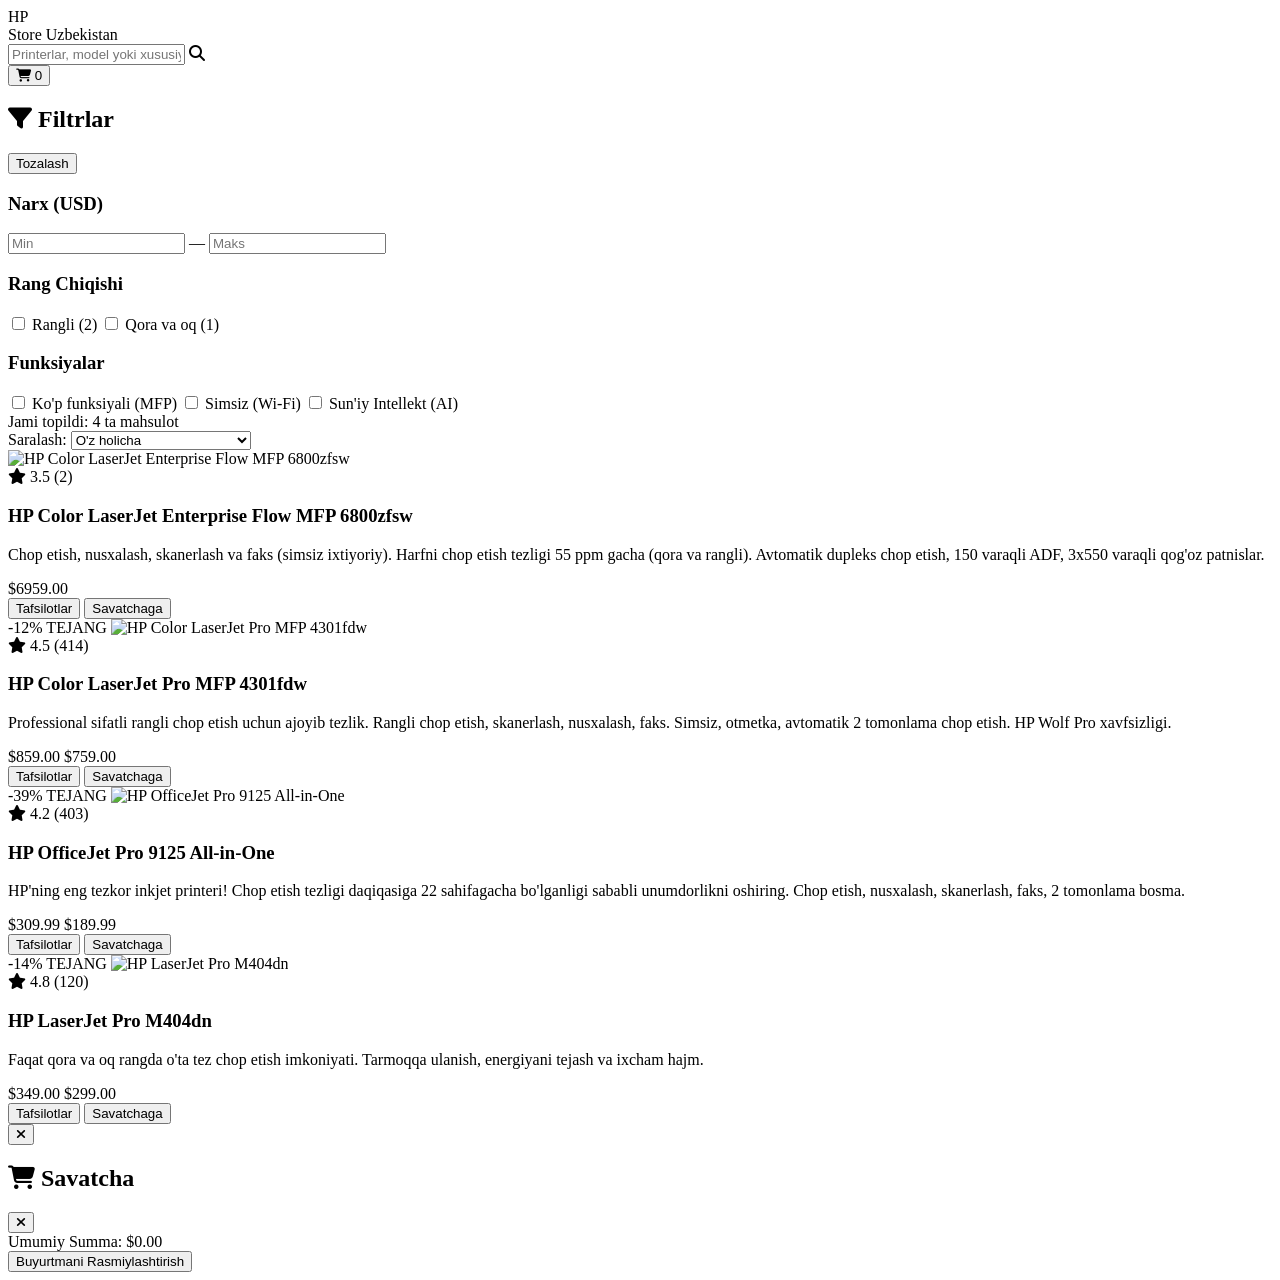
==== commit 23a4782d: "Katalog dizayni va mahsulotlar o'zgartirildi" ====
--- a/index.html
+++ b/index.html
@@ -1,654 +1,449 @@
 <!DOCTYPE html>
 <html lang="uz">
 <head>
-    <meta charset="UTF-8">
-    <meta name="viewport" content="width=device-width, initial-scale=1.0">
-    <title>TOXA PRINT MARKET — Premium Printerlar va Yevropa Texnologiyalari</title>
-    <!-- Google Fonts -->
-    <link rel="preconnect" href="https://fonts.googleapis.com">
-    <link rel="preconnect" href="https://fonts.gstatic.com" crossorigin>
-    <link href="https://fonts.googleapis.com/css2?family=Plus+Jakarta+Sans:wght@300;400;500;600;700;800&display=swap" rel="stylesheet">
-    <!-- Font Awesome Pro Icons -->
-    <link rel="stylesheet" href="https://cdnjs.cloudflare.com/ajax/libs/font-awesome/6.5.1/css/all.min.css">
-    <!-- Custom Style -->
-    <link rel="stylesheet" href="style.css">
+  <meta charset="UTF-8">
+  <meta name="viewport" content="width=device-width, initial-scale=1.0">
+  <title>HP Printerlar va Texnika Do'koni</title>
+  <!-- Tailwind CSS -->
+  <script src="https://cdn.tailwindcss.com"></script>
+  <!-- FontAwesome piktogrammalari -->
+  <link rel="stylesheet" href="https://cdnjs.cloudflare.com/ajax/libs/font-awesome/6.4.0/css/all.min.css">
+  <style>
+    /* Custom Scrollbar */
+    ::-webkit-scrollbar { width: 6px; }
+    ::-webkit-scrollbar-track { background: #f1f1f1; }
+    ::-webkit-scrollbar-thumb { background: #cbd5e1; border-radius: 4px; }
+    ::-webkit-scrollbar-thumb:hover { background: #94a3b8; }
+  </style>
 </head>
-<body>
-
-    <!-- LIGHTING BACKGROUND ACCENTS -->
-    <div class="glow-sphere glow-1"></div>
-    <div class="glow-sphere glow-2"></div>
-    <div class="glow-sphere glow-3"></div>
-
-    <!-- TOP PROMO STRIP -->
-    <div class="top-announcement">
-        <div class="container top-flex">
-            <div class="promo-info">
-                <span class="pulse-badge"><i class="fa-solid fa-bolt"></i> YEVROPA STANDARTI</span>
-                <span>O‘zbekiston bo‘ylab bepul yetkazib berish va o‘rnatib berish servisi</span>
-            </div>
-            <div class="promo-contact">
-                <a href="tel:+998901234567"><i class="fa-solid fa-phone"></i> +998 (90) 123-45-67</a>
-                <span class="sep">|</span>
-                <span class="lang-selector"><i class="fa-solid fa-globe"></i> UZ</span>
-            </div>
-        </div>
+<body class="bg-slate-50 text-slate-800 font-sans min-h-screen flex flex-col">
+
+  <!-- TOP BAR / HEADER -->
+  <header class="bg-white border-b sticky top-0 z-30 shadow-sm">
+    <div class="max-w-7xl mx-auto px-4 py-3 flex items-center justify-between gap-4">
+      <!-- Logo -->
+      <div class="flex items-center gap-2 cursor-pointer">
+        <div class="bg-blue-600 text-white font-black text-xl p-2 rounded-lg tracking-wider">HP</div>
+        <span class="font-bold text-xl text-slate-800 hidden sm:inline">Store Uzbekistan</span>
+      </div>
+
+      <!-- Qidiruv paneli -->
+      <div class="flex-1 max-w-xl relative">
+        <input type="text" id="searchInput" placeholder="Printerlar, model yoki xususiyat bo'yicha qidiring..." 
+               class="w-full bg-slate-100 border border-slate-200 rounded-full py-2 pl-10 pr-4 text-sm focus:outline-none focus:ring-2 focus:ring-blue-500 focus:bg-white transition">
+        <i class="fa-solid fa-magnifying-glass absolute left-3.5 top-2.5 text-slate-400 text-sm"></i>
+      </div>
+
+      <!-- Savatcha tugmasi -->
+      <button id="cartBtn" class="relative bg-slate-100 hover:bg-slate-200 p-2.5 rounded-full transition flex items-center justify-center">
+        <i class="fa-solid fa-cart-shopping text-slate-700 text-lg"></i>
+        <span id="cartBadge" class="absolute -top-1 -right-1 bg-blue-600 text-white text-xs font-bold w-5 h-5 rounded-full flex items-center justify-center hidden">0</span>
+      </button>
     </div>
-
-    <!-- MAIN NAVIGATION -->
-    <header class="navbar" id="navbar">
-        <div class="container nav-container">
-            <a href="#" class="brand-logo">
-                <div class="logo-box">
-                    <i class="fa-solid fa-print"></i>
-                </div>
-                <div class="logo-text">
-                    <span class="brand-name">TOXA</span>
-                    <span class="brand-tag">PRINT MARKET</span>
-                </div>
-            </a>
-
-            <nav class="nav-menu">
-                <a href="#hero" class="nav-link active">Bosh sahifa</a>
-                <a href="#catalog" class="nav-link">Katalog</a>
-                <a href="#tech" class="nav-link">Texnologiya</a>
-                <a href="#calculator" class="nav-link">Kalkulyator</a>
-                <a href="#reviews" class="nav-link">Mijozlar</a>
-                <a href="#contact" class="nav-link">Aloqa</a>
-            </nav>
-
-            <div class="nav-actions">
-                <div class="search-box">
-                    <i class="fa-solid fa-magnifying-glass search-icon"></i>
-                    <input type="text" placeholder="Model yoki brend qidiruvi...">
-                </div>
-
-                <button class="action-btn" title="Saralanganlar">
-                    <i class="fa-regular fa-heart"></i>
-                    <span class="badge">0</span>
-                </button>
-
-                <button class="action-btn cart-trigger" title="Savatcha">
-                    <i class="fa-solid fa-bag-shopping"></i>
-                    <span class="badge cart-count">2</span>
-                </button>
-
-                <a href="#catalog" class="btn btn-primary-glow desktop-only">
-                    <span>Xarid qilish</span>
-                </a>
-            </div>
-        </div>
-    </header>
-
-    <!-- HERO SHOWCASE SECTION -->
-    <section class="hero-section" id="hero">
-        <div class="container hero-grid">
-            <div class="hero-content">
-                <div class="hero-status-tag">
-                    <i class="fa-solid fa-crown text-gold"></i>
-                    <span>2026-Yil Yevropa Eksklyuziv Modeli</span>
-                </div>
-                <h1 class="hero-headline">
-                    Biznesingiz uchun <br>
-                    <span class="gradient-text">Mukammal va Tiniq</span> <br>
-                    Chop Etish Texnologiyasi
-                </h1>
-                <p class="hero-description">
-                    Toxa Print Market — Germaniya va Shveytsariya e-commerce standartlari asosida yaratilgan platforma. Epson, Canon va HP kompaniyalarining rasmiy, tejamkor va doimiy kafolatga ega printerlari.
-                </p>
-
-                <div class="hero-cta-group">
-                    <a href="#catalog" class="btn btn-main-glow">
-                        <span>Katalogni ochish</span>
-                        <i class="fa-solid fa-arrow-right-long"></i>
-                    </a>
-                    <a href="#calculator" class="btn btn-glass">
-                        <i class="fa-solid fa-calculator"></i>
-                        <span>Xarajatni hisoblash</span>
-                    </a>
-                </div>
-
-                <div class="hero-metrics">
-                    <div class="metric-card">
-                        <h3>99.9%</h3>
-                        <p>Rang uzatish aniqligi</p>
-                    </div>
-                    <div class="metric-divider"></div>
-                    <div class="metric-card">
-                        <h3>10x</h3>
-                        <p>Arzonroq chop etish (CISS)</p>
-                    </div>
-                    <div class="metric-divider"></div>
-                    <div class="metric-card">
-                        <h3>3 Yil</h3>
-                        <p>Rasmiy Kafolat Servisi</p>
-                    </div>
-                </div>
-            </div>
-
-            <div class="hero-visual">
-                <div class="visual-card-wrapper">
-                    <div class="glass-card main-visual-card">
-                        <span class="visual-badge">Top Flagman 2026</span>
-                        <img src="https://images.unsplash.com/photo-1612815154858-60aa4c59eaa6?auto=format&fit=crop&q=80&w=900" alt="Epson EcoTank Flagship" class="printer-hero-img">
-                        
-                        <!-- Dynamic Floating Badges -->
-                        <div class="float-badge float-top-right">
-                            <i class="fa-solid fa-gauge-high icon-blue"></i>
-                            <div>
-                                <strong>33 Bet / daqiqa</strong>
-                                <small>Ultra tezlik</small>
-                            </div>
-                        </div>
-
-                        <div class="float-badge float-bottom-left">
-                            <i class="fa-solid fa-wifi icon-gold"></i>
-                            <div>
-                                <strong>Wi-Fi Direct & Cloud</strong>
-                                <small>Simsiz bosma</small>
-                            </div>
-                        </div>
-                    </div>
-                </div>
-            </div>
-        </div>
-    </section>
-
-    <!-- TRUST BRAND BAR -->
-    <section class="brands-bar">
-        <div class="container">
-            <p class="brands-label">RASMIY HAMKORLAR VA YEVROPA DISTRIBYUTORI</p>
-            <div class="brands-logos">
-                <div class="brand-item"><i class="fa-solid fa-print"></i> EPSON</div>
-                <div class="brand-item"><i class="fa-solid fa-camera"></i> CANON</div>
-                <div class="brand-item"><i class="fa-solid fa-laptop"></i> HP ENTERPRISE</div>
-                <div class="brand-item"><i class="fa-solid fa-copy"></i> XEROX</div>
-                <div class="brand-item"><i class="fa-solid fa-box"></i> BROTHER</div>
-            </div>
-        </div>
-    </section>
-
-    <!-- E-COMMERCE CATALOG SECTION -->
-    <section class="catalog-section" id="catalog">
-        <div class="container">
-            <div class="section-header">
-                <div>
-                    <span class="section-tag">PREMIUM KATALOG</span>
-                    <h2 class="section-title">Saralangan Printerlar Modellari</h2>
-                </div>
-                
-                <div class="catalog-filters">
-                    <button class="filter-chip active">Barchasi</button>
-                    <button class="filter-chip">Ofis uchun</button>
-                    <button class="filter-chip">Foto Studiya</button>
-                    <button class="filter-chip">Plotterlar</button>
-                    <button class="filter-chip">Lazerli</button>
-                </div>
-            </div>
-
-            <div class="product-grid">
-
-                <!-- PRODUCT CARD 1 -->
-                <div class="product-card">
-                    <div class="card-top-tag tag-hot">Top Sotuv</div>
-                    <button class="wishlist-btn"><i class="fa-regular fa-heart"></i></button>
-                    <div class="product-image-box">
-                        <img src="https://images.unsplash.com/photo-1612815154858-60aa4c59eaa6?auto=format&fit=crop&q=80&w=600" alt="Epson L3250">
-                    </div>
-                    <div class="product-details">
-                        <span class="product-cat">Biznes / CISS Siyohli</span>
-                        <h3 class="product-title">Epson EcoTank L3250 Wi-Fi All-In-One</h3>
-                        <div class="product-features">
-                            <span><i class="fa-solid fa-print"></i> 33 bet/min</span>
-                            <span><i class="fa-solid fa-droplet"></i> CISS Sig'im</span>
-                            <span><i class="fa-solid fa-wifi"></i> Wireless</span>
-                        </div>
-                        <div class="price-and-action">
-                            <div class="price-block">
-                                <span class="old-price">2 800 000 UZS</span>
-                                <span class="main-price">2 450 000 <small>UZS</small></span>
-                            </div>
-                            <button class="add-cart-btn"><i class="fa-solid fa-plus"></i></button>
-                        </div>
-                    </div>
-                </div>
-
-                <!-- PRODUCT CARD 2 -->
-                <div class="product-card">
-                    <div class="card-top-tag tag-gold">Foto Ultra</div>
-                    <button class="wishlist-btn"><i class="fa-regular fa-heart"></i></button>
-                    <div class="product-image-box">
-                        <img src="https://images.unsplash.com/photo-1612815154858-60aa4c59eaa6?auto=format&fit=crop&q=80&w=600" alt="Canon G6040">
-                    </div>
-                    <div class="product-details">
-                        <span class="product-cat">Foto Studiya / Professional</span>
-                        <h3 class="product-title">Canon PIXMA G6040 Duplex CISS</h3>
-                        <div class="product-features">
-                            <span><i class="fa-solid fa-expand"></i> 4800x1200 dpi</span>
-                            <span><i class="fa-solid fa-layer-group"></i> Double Print</span>
-                            <span><i class="fa-solid fa-network-wired"></i> Ethernet</span>
-                        </div>
-                        <div class="price-and-action">
-                            <div class="price-block">
-                                <span class="main-price">3 150 000 <small>UZS</small></span>
-                            </div>
-                            <button class="add-cart-btn"><i class="fa-solid fa-plus"></i></button>
-                        </div>
-                    </div>
-                </div>
-
-                <!-- PRODUCT CARD 3 -->
-                <div class="product-card">
-                    <button class="wishlist-btn"><i class="fa-regular fa-heart"></i></button>
-                    <div class="product-image-box">
-                        <img src="https://images.unsplash.com/photo-1612815154858-60aa4c59eaa6?auto=format&fit=crop&q=80&w=600" alt="HP LaserJet">
-                    </div>
-                    <div class="product-details">
-                        <span class="product-cat">Katta Ofis / Lazerli</span>
-                        <h3 class="product-title">HP LaserJet Enterprise M404dn</h3>
-                        <div class="product-features">
-                            <span><i class="fa-solid fa-bolt"></i> 40 bet/min</span>
-                            <span><i class="fa-solid fa-shield-halved"></i> HP Wolf Security</span>
-                            <span><i class="fa-solid fa-file"></i> Monoxrom</span>
-                        </div>
-                        <div class="price-and-action">
-                            <div class="price-block">
-                                <span class="main-price">3 900 000 <small>UZS</small></span>
-                            </div>
-                            <button class="add-cart-btn"><i class="fa-solid fa-plus"></i></button>
-                        </div>
-                    </div>
-                </div>
-
-                <!-- PRODUCT CARD 4 -->
-                <div class="product-card">
-                    <div class="card-top-tag tag-blue">A1 Format</div>
-                    <button class="wishlist-btn"><i class="fa-regular fa-heart"></i></button>
-                    <div class="product-image-box">
-                        <img src="https://images.unsplash.com/photo-1612815154858-60aa4c59eaa6?auto=format&fit=crop&q=80&w=600" alt="HP Plotter">
-                    </div>
-                    <div class="product-details">
-                        <span class="product-cat">Muhandislik / Plotter</span>
-                        <h3 class="product-title">HP DesignJet T650 24-in Plotter</h3>
-                        <div class="product-features">
-                            <span><i class="fa-solid fa-ruler"></i> 24 dyuym A1</span>
-                            <span><i class="fa-solid fa-clock"></i> 26 sek/A1</span>
-                            <span><i class="fa-solid fa-microchip"></i> 1GB RAM</span>
-                        </div>
-                        <div class="price-and-action">
-                            <div class="price-block">
-                                <span class="main-price">14 500 000 <small>UZS</small></span>
-                            </div>
-                            <button class="add-cart-btn"><i class="fa-solid fa-plus"></i></button>
-                        </div>
-                    </div>
-                </div>
-
-            </div>
-        </div>
-    </section>
-
-    <!-- INTERACTIVE PRINT COST CALCULATOR -->
-    <section class="calculator-section" id="calculator">
-        <div class="container">
-            <div class="calc-wrapper glass-panel">
-                <div class="calc-info">
-                    <span class="section-tag">TEJAMKORLIK KALKULYATORI</span>
-                    <h2>Chop etish xarajatlaringizni 90% ga kamaytiring</h2>
-                    <p>Oylik varaq chop etish miqdorini belgilang va oddiy kartrij va Toxa Print Market taklif etayotgan CISS tizimidagi tejamkorlikni taqqoslang.</p>
-                    
-                    <div class="calc-highlights">
-                        <div class="ch-item">
-                            <div class="ch-icon"><i class="fa-solid fa-piggy-bank"></i></div>
-                            <div>
-                                <h4>Yillik millionlab UZS tejamkorlik</h4>
-                                <p>CISS tizimlari bilan har bir varaq narxi bir necha so‘mni tashkil etadi.</p>
-                            </div>
-                        </div>
-                        <div class="ch-item">
-                            <div class="ch-icon"><i class="fa-solid fa-leaf"></i></div>
-                            <div>
-                                <h4>Ekologik va Xavfsiz</h4>
-                                <p>Yevropa EnergyStar xalqaro energiya tejamkorlik sertifikatiga ega.</p>
-                            </div>
-                        </div>
-                    </div>
-                </div>
-
-                <div class="calc-interactive-box">
-                    <div class="form-group">
-                        <label>Oylik chop etiladigan varaqlar soni: <strong id="sliderValue">5,000</strong> bet</label>
-                        <input type="range" id="pageSlider" min="500" max="30000" step="500" value="5000" class="custom-slider">
-                    </div>
-
-                    <div class="form-group">
-                        <label>Chop etish turi:</label>
-                        <select id="printTypeSelect" class="custom-select">
-                            <option value="bw">Matn va Hujjatlar (Qora-Oq)</option>
-                            <option value="color">Rangli Grafika va Hujjatlar</option>
-                            <option value="photo">Yuqori Sifatli Fotosuratlar</option>
-                        </select>
-                    </div>
-
-                    <div class="results-box">
-                        <div class="res-row">
-                            <span>Oddiy printerdagi oylik xarajat:</span>
-                            <span id="oldCostText" class="res-old">1,250,000 UZS</span>
-                        </div>
-                        <div class="res-row res-main">
-                            <span>Toxa CISS bilan oylik xarajat:</span>
-                            <span id="newCostText" class="res-new">125,000 UZS</span>
-                        </div>
-                        <div class="savings-banner">
-                            <i class="fa-solid fa-circle-check"></i>
-                            Yillik sof tejamkorligingiz: <strong id="savingsText">13,500,000 UZS</strong>
-                        </div>
-                    </div>
-                </div>
-            </div>
-        </div>
-    </section>
-
-    <!-- FOOTER -->
-    <footer class="main-footer" id="contact">
-        <div class="container footer-top">
-            <div class="footer-col brand-info">
-                <a href="#" class="brand-logo">
-                    <div class="logo-box">
-                        <i class="fa-solid fa-print"></i>
-                    </div>
-                    <div class="logo-text">
-                        <span class="brand-name">TOXA</span>
-                        <span class="brand-tag">PRINT MARKET</span>
-                    </div>
-                </a>
-                <p>O‘zbekistondagi premium va original printerlar hamda rasmiy Yevropa uskunalarining yagona va ishonchli do‘koni.</p>
-                <div class="social-links">
-                    <a href="#"><i class="fa-brands fa-telegram"></i></a>
-                    <a href="#"><i class="fa-brands fa-instagram"></i></a>
-                    <a href="#"><i class="fa-brands fa-youtube"></i></a>
-                    <a href="#"><i class="fa-brands fa-facebook"></i></a>
-                </div>
-            </div>
-
-            <div class="footer-col">
-                <h4>Katalog</h4>
-                <ul>
-                    <li><a href="#">Siyohli CISS Printerlar</a></li>
-                    <li><a href="#">Lazerli B&W Printerlar</a></li>
-                    <li><a href="#">Rangli Lazerli Uskunalar</a></li>
-                    <li><a href="#">Professional Plotterlar</a></li>
-                    <li><a href="#">Original Siyohlar va Bo'yoqlar</a></li>
-                </ul>
-            </div>
-
-            <div class="footer-col">
-                <h4>Xizmat va Servis</h4>
-                <ul>
-                    <li><a href="#">Kafolatni Tekshirish</a></li>
-                    <li><a href="#">Yetkazib berish shartlari</a></li>
-                    <li><a href="#">Korporativ Buyurtmalar</a></li>
-                    <li><a href="#">Servis va Ta'mirlash</a></li>
-                </ul>
-            </div>
-
-            <div class="footer-col">
-                <h4>Bog'lanish</h4>
-                <div class="contact-details">
-                    <p><i class="fa-solid fa-location-dot"></i> Samarqand / Toshkent, O‘zbekiston</p>
-                    <p><i class="fa-solid fa-phone"></i> +998 (90) 123-45-67</p>
-                    <p><i class="fa-solid fa-envelope"></i> info@toxaprint.uz</p>
-                    <p><i class="fa-solid fa-clock"></i> Dush - Shanba: 09:00 - 19:00</p>
-                </div>
-            </div>
-        </div>
-
-        <div class="footer-bottom">
-            <div class="container bottom-flex">
-                <p>&copy; 2026 TOXA PRINT MARKET. Barcha huquqlar himoyalangan. Yevropa Stili va Sifati.</p>
-                <div class="payment-badges">
-                    <span><i class="fa-solid fa-credit-card"></i> Click</span>
-                    <span>Payme</span>
-                    <span>Uzum Pay</span>
-                    <span>Visa / MasterCard</span>
-                </div>
-            </div>
-        </div>
-    </footer>
-
-    <!-- INTERACTIVE JAVASCRIPT LOGIC -->
-    <script>
-        // Kalkulyator Mantiqiy Kodingi
-        const pageSlider = document.getElementById('pageSlider');
-        const sliderValue = document.getElementById('sliderValue');
-        const printTypeSelect = document.getElementById('printTypeSelect');
-        const oldCostText = document.getElementById('oldCostText');
-        const newCostText = document.getElementById('newCostText');
-        const savingsText = document.getElementById('savingsText');
-
-        function updateCalculator() {
-            const pages = parseInt(pageSlider.value);
-            sliderValue.innerText = pages.toLocaleString();
-
-            let oldRate = 250; // Har bir varaq uchun oddiy narx
-            let newRate = 25;  // CISS tizimidagi tejamkor narx
-
-            if (printTypeSelect.value === 'color') {
-                oldRate = 800;
-                newRate = 80;
-            } else if (printTypeSelect.value === 'photo') {
-                oldRate = 2500;
-                newRate = 320;
-            }
-
-            const oldMonthly = pages * oldRate;
-            const newMonthly = pages * newRate;
-            const annualSavings = (oldMonthly - newMonthly) * 12;
-
-            oldCostText.innerText = oldMonthly.toLocaleString() + ' UZS';
-            newCostText.innerText = newMonthly.toLocaleString() + ' UZS';
-            savingsText.innerText = annualSavings.toLocaleString() + ' UZS';
+  </header>
+
+  <!-- MAIN CONTAINER -->
+  <div class="max-w-7xl mx-auto px-4 py-6 flex-1 flex flex-col md:flex-row gap-6 w-full">
+
+    <!-- CHAP PANEL: FILTRLAR -->
+    <aside class="w-full md:w-64 bg-white p-5 rounded-xl border border-slate-200 shadow-sm h-fit shrink-0">
+      <div class="flex items-center justify-between mb-4 pb-3 border-b">
+        <h2 class="font-bold text-base text-slate-900 flex items-center gap-2">
+          <i class="fa-solid fa-filter text-blue-600"></i> Filtrlar
+        </h2>
+        <button id="resetFilters" class="text-xs text-blue-600 hover:underline font-medium">Tozalash</button>
+      </div>
+
+      <!-- Narx filtri -->
+      <div class="mb-6">
+        <h3 class="font-semibold text-xs text-slate-500 uppercase tracking-wider mb-3">Narx (USD)</h3>
+        <div class="flex items-center gap-2 mb-3">
+          <input type="number" id="minPrice" placeholder="Min" class="w-full border border-slate-200 px-2.5 py-1.5 text-sm rounded-lg focus:ring-1 focus:ring-blue-500 outline-none">
+          <span class="text-slate-400">—</span>
+          <input type="number" id="maxPrice" placeholder="Maks" class="w-full border border-slate-200 px-2.5 py-1.5 text-sm rounded-lg focus:ring-1 focus:ring-blue-500 outline-none">
+        </div>
+      </div>
+
+      <!-- Rang Chiqishi -->
+      <div class="mb-6">
+        <h3 class="font-semibold text-xs text-slate-500 uppercase tracking-wider mb-3">Rang Chiqishi</h3>
+        <div class="space-y-2 text-sm">
+          <label class="flex items-center justify-between cursor-pointer group">
+            <span class="flex items-center gap-2 group-hover:text-blue-600">
+              <input type="checkbox" value="Rangli" class="color-filter rounded border-slate-300 text-blue-600 focus:ring-blue-500"> Rangli
+            </span>
+            <span class="text-xs text-slate-400">(2)</span>
+          </label>
+          <label class="flex items-center justify-between cursor-pointer group">
+            <span class="flex items-center gap-2 group-hover:text-blue-600">
+              <input type="checkbox" value="Qora va oq" class="color-filter rounded border-slate-300 text-blue-600 focus:ring-blue-500"> Qora va oq
+            </span>
+            <span class="text-xs text-slate-400">(1)</span>
+          </label>
+        </div>
+      </div>
+
+      <!-- Funksiyalar -->
+      <div>
+        <h3 class="font-semibold text-xs text-slate-500 uppercase tracking-wider mb-3">Funksiyalar</h3>
+        <div class="space-y-2 text-sm">
+          <label class="flex items-center gap-2 cursor-pointer hover:text-blue-600">
+            <input type="checkbox" value="MFP" class="feature-filter rounded border-slate-300 text-blue-600 focus:ring-blue-500">
+            <span>Ko'p funksiyali (MFP)</span>
+          </label>
+          <label class="flex items-center gap-2 cursor-pointer hover:text-blue-600">
+            <input type="checkbox" value="Simsiz" class="feature-filter rounded border-slate-300 text-blue-600 focus:ring-blue-500">
+            <span>Simsiz (Wi-Fi)</span>
+          </label>
+          <label class="flex items-center gap-2 cursor-pointer hover:text-blue-600">
+            <input type="checkbox" value="AI" class="feature-filter rounded border-slate-300 text-blue-600 focus:ring-blue-500">
+            <span>Sun'iy Intellekt (AI)</span>
+          </label>
+        </div>
+      </div>
+    </aside>
+
+    <!-- O'NG PANEL: MAHSULOTLAR RO'YXATI -->
+    <main class="flex-1 flex flex-col gap-4">
+      <!-- Saralash va Natija Soni -->
+      <div class="bg-white p-4 rounded-xl border border-slate-200 shadow-sm flex flex-col sm:flex-row items-center justify-between gap-4">
+        <div class="text-sm text-slate-600">
+          Jami topildi: <span id="productCount" class="font-bold text-slate-900">0</span> ta mahsulot
+        </div>
+        <div class="flex items-center gap-2 w-full sm:w-auto">
+          <label for="sortBy" class="text-sm text-slate-500 whitespace-nowrap">Saralash:</label>
+          <select id="sortBy" class="bg-slate-50 border border-slate-200 text-sm rounded-lg p-2 focus:ring-1 focus:ring-blue-500 outline-none w-full sm:w-auto">
+            <option value="default">O'z holicha</option>
+            <option value="price-low">Narx: Arzondan Qimmatga</option>
+            <option value="price-high">Narx: Qimmatdan Arsonga</option>
+            <option value="rating">Reyting bo'yicha</option>
+          </select>
+        </div>
+      </div>
+
+      <!-- Mahsulotlar Gridi -->
+      <div id="productsGrid" class="grid grid-cols-1 md:grid-cols-2 lg:grid-cols-3 gap-5">
+        <!-- Mahsulotlar JS orqali dinamik yuklanadi -->
+      </div>
+    </main>
+  </div>
+
+  <!-- TAFSILOTLAR MODAL OYNASI -->
+  <div id="detailModal" class="fixed inset-0 bg-black/50 backdrop-blur-sm z-50 flex items-center justify-center p-4 hidden">
+    <div class="bg-white rounded-2xl max-w-2xl w-full p-6 shadow-2xl relative animate-fade-in max-h-[90vh] overflow-y-auto">
+      <button id="closeModal" class="absolute top-4 right-4 text-slate-400 hover:text-slate-700 text-xl w-8 h-8 rounded-full flex items-center justify-center bg-slate-100">
+        <i class="fa-solid fa-xmark"></i>
+      </button>
+      <div id="modalContent">
+        <!-- JS orqali to'ldiriladi -->
+      </div>
+    </div>
+  </div>
+
+  <!-- SAVATCHA MODAL OYNASI -->
+  <div id="cartModal" class="fixed inset-0 bg-black/50 backdrop-blur-sm z-50 flex justify-end hidden">
+    <div class="bg-white w-full max-w-md h-full p-6 shadow-2xl flex flex-col justify-between">
+      <div>
+        <div class="flex items-center justify-between pb-4 border-b mb-4">
+          <h2 class="font-bold text-lg text-slate-900 flex items-center gap-2">
+            <i class="fa-solid fa-cart-shopping text-blue-600"></i> Savatcha
+          </h2>
+          <button id="closeCart" class="text-slate-400 hover:text-slate-700 text-lg">
+            <i class="fa-solid fa-xmark"></i>
+          </button>
+        </div>
+        <div id="cartItems" class="space-y-4 max-h-[60vh] overflow-y-auto pr-1">
+          <!-- Savatcha elementlari JS orqali -->
+        </div>
+      </div>
+
+      <div class="border-t pt-4">
+        <div class="flex items-center justify-between font-bold text-lg mb-4 text-slate-900">
+          <span>Umumiy Summa:</span>
+          <span id="cartTotal">$0.00</span>
+        </div>
+        <button class="w-full bg-blue-600 hover:bg-blue-700 text-white font-bold py-3 rounded-xl transition shadow-lg shadow-blue-500/20">
+          Buyurtmani Rasmiylashtirish
+        </button>
+      </div>
+    </div>
+  </div>
+
+  <!-- JAVASCRIPT KODI -->
+  <script>
+    // Mahsulotlar bazasi
+    const products = [
+      {
+        id: 1,
+        title: "HP Color LaserJet Enterprise Flow MFP 6800zfsw",
+        subtitle: "Sun'iy intellektga ega ko'p funksiyali printer",
+        price: 6959.00,
+        oldPrice: null,
+        rating: 3.5,
+        reviewsCount: 2,
+        colorType: "Rangli",
+        features: ["MFP", "AI"],
+        image: "https://images.unsplash.com/photo-1612815154858-60aa4c59eaa6?auto=format&fit=crop&w=400&q=80",
+        description: "Chop etish, nusxalash, skanerlash va faks (simsiz ixtiyoriy). Harfni chop etish tezligi 55 ppm gacha (qora va rangli). Avtomatik dupleks chop etish, 150 varaqli ADF, 3x550 varaqli qog'oz patnislar."
+      },
+      {
+        id: 2,
+        title: "HP Color LaserJet Pro MFP 4301fdw",
+        subtitle: "Simsiz printeri, AI qobiliyatiga ega",
+        price: 759.00,
+        oldPrice: 859.00,
+        rating: 4.5,
+        reviewsCount: 414,
+        colorType: "Rangli",
+        features: ["MFP", "Simsiz", "AI"],
+        image: "https://images.unsplash.com/photo-1588854337236-6889d631faa8?auto=format&fit=crop&w=400&q=80",
+        description: "Professional sifatli rangli chop etish uchun ajoyib tezlik. Rangli chop etish, skanerlash, nusxalash, faks. Simsiz, otmetka, avtomatik 2 tomonlama chop etish. HP Wolf Pro xavfsizligi."
+      },
+      {
+        id: 3,
+        title: "HP OfficeJet Pro 9125 All-in-One",
+        subtitle: "3 oylik bepul tezkor siyoh bilan, AI qobiliyatiga ega",
+        price: 189.99,
+        oldPrice: 309.99,
+        rating: 4.2,
+        reviewsCount: 403,
+        colorType: "Rangli",
+        features: ["MFP", "Simsiz"],
+        image: "https://images.unsplash.com/photo-1563245372-f21724e3856d?auto=format&fit=crop&w=400&q=80",
+        description: "HP'ning eng tezkor inkjet printeri! Chop etish tezligi daqiqasiga 22 sahifagacha bo'lganligi sababli unumdorlikni oshiring. Chop etish, nusxalash, skanerlash, faks, 2 tomonlama bosma."
+      },
+      {
+        id: 4,
+        title: "HP LaserJet Pro M404dn",
+        subtitle: "Yuqori tezlikdagi mono printer",
+        price: 299.00,
+        oldPrice: 349.00,
+        rating: 4.8,
+        reviewsCount: 120,
+        colorType: "Qora va oq",
+        features: ["Simsiz"],
+        image: "https://images.unsplash.com/photo-1612815154858-60aa4c59eaa6?auto=format&fit=crop&w=400&q=80",
+        description: "Faqat qora va oq rangda o'ta tez chop etish imkoniyati. Tarmoqqa ulanish, energiyani tejash va ixcham hajm."
+      }
+    ];
+
+    let cart = [];
+
+    // DOM Elementlari
+    const productsGrid = document.getElementById('productsGrid');
+    const productCount = document.getElementById('productCount');
+    const searchInput = document.getElementById('searchInput');
+    const sortBy = document.getElementById('sortBy');
+    const minPrice = document.getElementById('minPrice');
+    const maxPrice = document.getElementById('maxPrice');
+    const resetFiltersBtn = document.getElementById('resetFilters');
+
+    // Mahsulotlarni ekranga chiqarish
+    function renderProducts(items) {
+      productCount.textContent = items.length;
+      productsGrid.innerHTML = '';
+
+      if (items.length === 0) {
+        productsGrid.innerHTML = `
+          <div class="col-span-full bg-white p-8 rounded-xl text-center text-slate-500 border border-slate-200">
+            <i class="fa-solid fa-box-open text-4xl mb-3 text-slate-300"></i>
+            <p class="font-medium">Sizning so'rovingizga mos mahsulot topilmadi.</p>
+          </div>
+        `;
+        return;
+      }
+
+      items.forEach(product => {
+        const discountPercentage = product.oldPrice 
+          ? Math.round(((product.oldPrice - product.price) / product.oldPrice) * 100) 
+          : null;
+
+        const card = document.createElement('div');
+        card.className = "bg-white rounded-xl border border-slate-200 p-4 flex flex-col justify-between hover:shadow-lg transition duration-200 group";
+        card.innerHTML = `
+          <div>
+            <div class="h-44 w-full flex items-center justify-center p-2 mb-3 bg-slate-50 rounded-lg overflow-hidden relative">
+              ${discountPercentage ? `<span class="absolute top-2 left-2 bg-emerald-500 text-white text-[10px] font-bold px-2 py-0.5 rounded-full">-${discountPercentage}% TEJANG</span>` : ''}
+              <img src="${product.image}" alt="${product.title}" class="max-h-full max-w-full object-contain group-hover:scale-105 transition duration-300">
+            </div>
+
+            <div class="flex items-center gap-1 text-amber-400 text-xs mb-1.5">
+              <i class="fa-solid fa-star"></i>
+              <span class="font-semibold text-slate-700 ml-1">${product.rating}</span>
+              <span class="text-slate-400">(${product.reviewsCount})</span>
+            </div>
+
+            <h3 class="font-bold text-slate-800 text-sm leading-snug mb-1 line-clamp-2 hover:text-blue-600 cursor-pointer" onclick="openDetailModal(${product.id})">
+              ${product.title}
+            </h3>
+            <p class="text-xs text-slate-500 line-clamp-2 mb-4">${product.description}</p>
+          </div>
+
+          <div>
+            <div class="mb-3">
+              ${product.oldPrice ? `<span class="text-xs text-slate-400 line-through mr-1">$${product.oldPrice.toFixed(2)}</span>` : ''}
+              <span class="text-lg font-bold text-slate-900">$${product.price.toFixed(2)}</span>
+            </div>
+
+            <div class="grid grid-cols-2 gap-2 text-xs">
+              <button onclick="openDetailModal(${product.id})" class="border border-slate-200 text-slate-700 font-semibold py-2 rounded-lg hover:bg-slate-50 transition">
+                Tafsilotlar
+              </button>
+              <button onclick="addToCart(${product.id})" class="bg-blue-600 hover:bg-blue-700 text-white font-semibold py-2 rounded-lg transition shadow-md shadow-blue-500/10">
+                Savatchaga
+              </button>
+            </div>
+          </div>
+        `;
+        productsGrid.appendChild(card);
+      });
+    }
+
+    // Filtrlash va saralash mantigi
+    function filterAndSortProducts() {
+      let filtered = [...products];
+
+      // Qidiruv
+      const query = searchInput.value.toLowerCase().trim();
+      if (query) {
+        filtered = filtered.filter(p => p.title.toLowerCase().includes(query) || p.description.toLowerCase().includes(query));
+      }
+
+      // Narx
+      const min = parseFloat(minPrice.value);
+      const max = parseFloat(maxPrice.value);
+      if (!isNaN(min)) filtered = filtered.filter(p => p.price >= min);
+      if (!isNaN(max)) filtered = filtered.filter(p => p.price <= max);
+
+      // Rang turi
+      const selectedColors = Array.from(document.querySelectorAll('.color-filter:checked')).map(cb => cb.value);
+      if (selectedColors.length > 0) {
+        filtered = filtered.filter(p => selectedColors.includes(p.colorType));
+      }
+
+      // Xususiyatlar
+      const selectedFeatures = Array.from(document.querySelectorAll('.feature-filter:checked')).map(cb => cb.value);
+      if (selectedFeatures.length > 0) {
+        filtered = filtered.filter(p => selectedFeatures.every(f => p.features.includes(f)));
+      }
+
+      // Saralash
+      const sortValue = sortBy.value;
+      if (sortValue === 'price-low') filtered.sort((a, b) => a.price - b.price);
+      if (sortValue === 'price-high') filtered.sort((a, b) => b.price - a.price);
+      if (sortValue === 'rating') filtered.sort((a, b) => b.rating - a.rating);
+
+      renderProducts(filtered);
+    }
+
+    // Event Listeners for Filters
+    searchInput.addEventListener('input', filterAndSortProducts);
+    sortBy.addEventListener('change', filterAndSortProducts);
+    minPrice.addEventListener('input', filterAndSortProducts);
+    maxPrice.addEventListener('input', filterAndSortProducts);
+    document.querySelectorAll('.color-filter, .feature-filter').forEach(cb => cb.addEventListener('change', filterAndSortProducts));
+
+    resetFiltersBtn.addEventListener('click', () => {
+      searchInput.value = '';
+      minPrice.value = '';
+      maxPrice.value = '';
+      sortBy.value = 'default';
+      document.querySelectorAll('input[type="checkbox"]').forEach(cb => cb.checked = false);
+      filterAndSortProducts();
+    });
+
+    // SAVATCHA MANTIGI
+    function addToCart(id) {
+      const product = products.find(p => p.id === id);
+      const existing = cart.find(item => item.id === id);
+
+      if (existing) {
+        existing.quantity += 1;
+      } else {
+        cart.push({ ...product, quantity: 1 });
+      }
+      updateCartUI();
+    }
+
+    function updateCartUI() {
+      const cartBadge = document.getElementById('cartBadge');
+      const cartItems = document.getElementById('cartItems');
+      const cartTotal = document.getElementById('cartTotal');
+
+      const totalItems = cart.reduce((sum, item) => sum + item.quantity, 0);
+      const totalPrice = cart.reduce((sum, item) => sum + (item.price * item.quantity), 0);
+
+      cartBadge.textContent = totalItems;
+      cartBadge.classList.toggle('hidden', totalItems === 0);
+
+      cartItems.innerHTML = cart.length === 0 
+        ? `<p class="text-center text-slate-400 py-8">Savatchangiz bo'sh</p>`
+        : cart.map(item => `
+          <div class="flex items-center gap-3 bg-slate-50 p-3 rounded-lg border border-slate-200">
+            <img src="${item.image}" alt="${item.title}" class="w-12 h-12 object-contain bg-white p-1 rounded">
+            <div class="flex-1">
+              <h4 class="font-bold text-xs text-slate-800 line-clamp-1">${item.title}</h4>
+              <span class="text-xs text-blue-600 font-bold">$${item.price.toFixed(2)}</span>
+            </div>
+            <div class="flex items-center gap-2">
+              <button onclick="changeQty(${item.id}, -1)" class="w-6 h-6 bg-white border text-xs font-bold rounded hover:bg-slate-100">-</button>
+              <span class="text-xs font-bold">${item.quantity}</span>
+              <button onclick="changeQty(${item.id}, 1)" class="w-6 h-6 bg-white border text-xs font-bold rounded hover:bg-slate-100">+</button>
+            </div>
+          </div>
+        `).join('');
+
+      cartTotal.textContent = `$${totalPrice.toFixed(2)}`;
+    }
+
+    function changeQty(id, delta) {
+      const item = cart.find(i => i.id === id);
+      if (item) {
+        item.quantity += delta;
+        if (item.quantity <= 0) {
+          cart = cart.filter(i => i.id !== id);
         }
-
-        pageSlider.addEventListener('input', updateCalculator);
-        printTypeSelect.addEventListener('change', updateCalculator);
-        updateCalculator();
-    </script>
+      }
+      updateCartUI();
+    }
+
+    // MODAL OYNALAR MANTIGI
+    const detailModal = document.getElementById('detailModal');
+    const modalContent = document.getElementById('modalContent');
+    const cartModal = document.getElementById('cartModal');
+
+    function openDetailModal(id) {
+      const product = products.find(p => p.id === id);
+      modalContent.innerHTML = `
+        <div class="flex flex-col md:flex-row gap-6">
+          <div class="w-full md:w-1/2 bg-slate-50 p-4 rounded-xl flex items-center justify-center">
+            <img src="${product.image}" class="max-h-64 object-contain">
+          </div>
+          <div class="w-full md:w-1/2 flex flex-col justify-between">
+            <div>
+              <span class="text-xs bg-blue-100 text-blue-700 font-bold px-2 py-1 rounded-full">${product.colorType}</span>
+              <h2 class="font-bold text-xl text-slate-900 mt-2 mb-1">${product.title}</h2>
+              <p class="text-xs text-slate-500 mb-3">${product.subtitle}</p>
+              <p class="text-sm text-slate-600 mb-4">${product.description}</p>
+            </div>
+            <div>
+              <div class="text-2xl font-bold text-slate-900 mb-4">$${product.price.toFixed(2)}</div>
+              <button onclick="addToCart(${product.id}); detailModal.classList.add('hidden');" class="w-full bg-blue-600 hover:bg-blue-700 text-white font-bold py-3 rounded-xl transition">
+                Savatchaga Qo'shish
+              </button>
+            </div>
+          </div>
+        </div>
+      `;
+      detailModal.classList.remove('hidden');
+    }
+
+    document.getElementById('closeModal').addEventListener('click', () => detailModal.classList.add('hidden'));
+    document.getElementById('cartBtn').addEventListener('click', () => cartModal.classList.remove('hidden'));
+    document.getElementById('closeCart').addEventListener('click', () => cartModal.classList.add('hidden'));
+
+    // Boshlang'ich yuklash
+    renderProducts(products);
+  </script>
 </body>
-</html>
-<!-- ==========================================================================
-     NEW PREMIUM MODULES (QUIZ, BUNDLES, MODALS & FLOATING ACTIONS)
-     ========================================================================== -->
-
-<!-- 1. SMART PRINTER FINDER QUIZ SECTION -->
-<section class="quiz-section" id="quiz-finder">
-    <div class="container">
-        <div class="quiz-card glass-panel">
-            <div class="quiz-header text-center">
-                <span class="section-tag"><i class="fa-solid fa-wand-magic-sparkles"></i> AQLLI TIZIM</span>
-                <h2>Sizga qaysi printer ideal mos keladi?</h2>
-                <p>3 soniya ichida o'zingizga mos modelni toping va maxsus chegirmaga ega bo'ling</p>
-            </div>
-
-            <div class="quiz-body" id="quizBody">
-                <!-- Question 1 -->
-                <div class="quiz-step active" data-step="1">
-                    <h3>1. Printerni asosan qayerda ishlatasiz?</h3>
-                    <div class="quiz-options">
-                        <button class="quiz-opt" onclick="selectQuizOpt(1, 'home')">
-                            <i class="fa-solid fa-house"></i>
-                            <span>Uy va O'qish uchun</span>
-                        </button>
-                        <button class="quiz-opt" onclick="selectQuizOpt(1, 'office')">
-                            <i class="fa-solid fa-building"></i>
-                            <span>Kichik / O'rta Ofis</span>
-                        </button>
-                        <button class="quiz-opt" onclick="selectQuizOpt(1, 'studio')">
-                            <i class="fa-solid fa-camera-retro"></i>
-                            <span>Foto Studiya / Matbaa</span>
-                        </button>
-                    </div>
-                </div>
-
-                <!-- Question 2 -->
-                <div class="quiz-step" data-step="2">
-                    <h3>2. Oylik taxminiy chop etish hajmingiz necha bet?</h3>
-                    <div class="quiz-options">
-                        <button class="quiz-opt" onclick="selectQuizOpt(2, 'low')">
-                            <i class="fa-solid fa-file"></i>
-                            <span>500 betgacha</span>
-                        </button>
-                        <button class="quiz-opt" onclick="selectQuizOpt(2, 'mid')">
-                            <i class="fa-solid fa-files"></i>
-                            <span>500 - 3,000 bet</span>
-                        </button>
-                        <button class="quiz-opt" onclick="selectQuizOpt(2, 'high')">
-                            <i class="fa-solid fa-boxes-stacked"></i>
-                            <span>3,000 betdan ortiq</span>
-                        </button>
-                    </div>
-                </div>
-
-                <!-- Result Screen -->
-                <div class="quiz-result" id="quizResult" style="display: none;">
-                    <div class="result-badge"><i class="fa-solid fa-check-double"></i> AYNAN SIZ UCHUN TAVSIYA</div>
-                    <div class="recommended-card-inner" id="recommendationOutput">
-                        <!-- Dynamic Result via JS -->
-                    </div>
-                </div>
-            </div>
-        </div>
-    </div>
-</section>
-
-<!-- 2. BUNDLE & SAVE (TAYYOR KOMPLEKTLAR) -->
-<section class="bundles-section">
-    <div class="container">
-        <div class="section-header">
-            <div>
-                <span class="section-tag">EKSKLYUZIV TAKLIF</span>
-                <h2 class="section-title">Tayyor Tejamkor Komplektlar</h2>
-            </div>
-        </div>
-
-        <div class="bundle-grid">
-            <div class="bundle-card">
-                <div class="bundle-ribbon">-15% CHEGIRMA</div>
-                <h3>Office Starter Pack 2026</h3>
-                <p class="bundle-sub">Printer + Siyoh To'plami + A4 Qog'oz + O'rnatish</p>
-                <div class="bundle-includes">
-                    <span><i class="fa-solid fa-check text-green"></i> Epson EcoTank L3250 Printer</span>
-                    <span><i class="fa-solid fa-check text-green"></i> 4 ta Original Siyoh Flakoni (Yillik zapas)</span>
-                    <span><i class="fa-solid fa-check text-green"></i> 500 dona Double A Premium Qog'oz</span>
-                    <span><i class="fa-solid fa-check text-green"></i> Bepul Joyiga Borib O'rnatish</span>
-                </div>
-                <div class="bundle-price-row">
-                    <div>
-                        <span class="old-p">3,200,000 UZS</span>
-                        <span class="new-p">2,720,000 <span>UZS</span></span>
-                    </div>
-                    <button class="btn btn-primary-glow" onclick="openQuickCheckout('Office Starter Pack 2026', '2,720,000 UZS')">To'plamni Olish</button>
-                </div>
-            </div>
-        </div>
-    </div>
-</section>
-
-<!-- FLOATING LIVE CONTACT WIDGET -->
-<div class="floating-widget">
-    <a href="https://t.me" target="_blank" class="widget-btn telegram-btn" title="Telegramda Bog'lanish">
-        <i class="fa-brands fa-telegram"></i>
-        <span class="pulse-ring"></span>
-    </a>
-</div>
-
-<!-- MODAL 1: QUICK CHECKOUT (1-CLICK ORDER) -->
-<div class="modal-overlay" id="checkoutModal">
-    <div class="modal-container glass-panel">
-        <button class="close-modal-btn" onclick="closeModal('checkoutModal')">&times;</button>
-        <div class="modal-header text-center">
-            <i class="fa-solid fa-bolt modal-icon"></i>
-            <h3 id="checkoutItemName">1-Bosishda Tezkor Buyurtma</h3>
-            <p>Ma'lumotlaringizni qoldiring, operatorimiz 5 daqiqada aloqaga chiqadi</p>
-        </div>
-        <form class="checkout-form" onsubmit="submitQuickOrder(event)">
-            <div class="form-input-group">
-                <label>Ismingiz</label>
-                <input type="text" placeholder="Masalan: Sardor" required>
-            </div>
-            <div class="form-input-group">
-                <label>Telefon Raqamingiz</label>
-                <input type="tel" placeholder="+998 (90) 123-45-67" required>
-            </div>
-            <div class="price-summary">
-                <span>Jami to'lov:</span>
-                <strong id="checkoutItemPrice">0 UZS</strong>
-            </div>
-            <button type="submit" class="btn btn-main-glow w-100">Buyurtmani Tasdiqlash</button>
-        </form>
-    </div>
-</div>
-
-<!-- SCRIPTS FOR NEW FEATURES -->
-<script>
-    // Quiz System Logic
-    let quizAnswers = {};
-
-    function selectQuizOpt(step, val) {
-        quizAnswers[step] = val;
-        const currentStepEl = document.querySelector(`.quiz-step[data-step="${step}"]`);
-        currentStepEl.classList.remove('active');
-
-        if(step === 1) {
-            document.querySelector(`.quiz-step[data-step="2"]`).classList.add('active');
-        } else if(step === 2) {
-            document.getElementById('quizResult').style.display = 'block';
-            renderQuizResult();
-        }
-    }
-
-    function renderQuizResult() {
-        const output = document.getElementById('recommendationOutput');
-        let title = "Epson EcoTank L3250 Wi-Fi";
-        let desc = "Sizning ehtiyojingiz uchun eng tejamkor va ishonchli variant!";
-        let price = "2,450,000 UZS";
-        let img = "https://images.unsplash.com/photo-1612815154858-60aa4c59eaa6?auto=format&fit=crop&q=80&w=500";
-
-        if(quizAnswers[1] === 'studio' || quizAnswers[2] === 'high') {
-            title = "Canon PIXMA G6040 Duplex";
-            desc = "Yuqori sifatli foto chop etish va katta hajm uchun professional variant.";
-            price = "3,150,000 UZS";
-        }
-
-        output.innerHTML = `
-            <div class="quiz-res-flex">
-                <img src="${img}" alt="Recommended Printer">
-                <div>
-                    <h3>${title}</h3>
-                    <p>${desc}</p>
-                    <div class="q-price">${price}</div>
-                    <button class="btn btn-primary-glow" onclick="openQuickCheckout('${title}', '${price}')">
-                        <i class="fa-solid fa-bag-shopping"></i> Chegirma Bilan Olish
-                    </button>
-                </div>
-            </div>
-        `;
-    }
-
-    // Modal Control Logic
-    function openQuickCheckout(name, price) {
-        document.getElementById('checkoutItemName').innerText = name;
-        document.getElementById('checkoutItemPrice').innerText = price;
-        document.getElementById('checkoutModal').classList.add('open');
-    }
-
-    function closeModal(id) {
-        document.getElementById(id).classList.remove('open');
-    }
-
-    function submitQuickOrder(e) {
-        e.preventDefault();
-        alert('Rahmat! Buyurtmangiz qabul qilindi. Operatorimiz siz bilan tez orada bog\'lanadi.');
-        closeModal('checkoutModal');
-    }
-</script>+</html>
